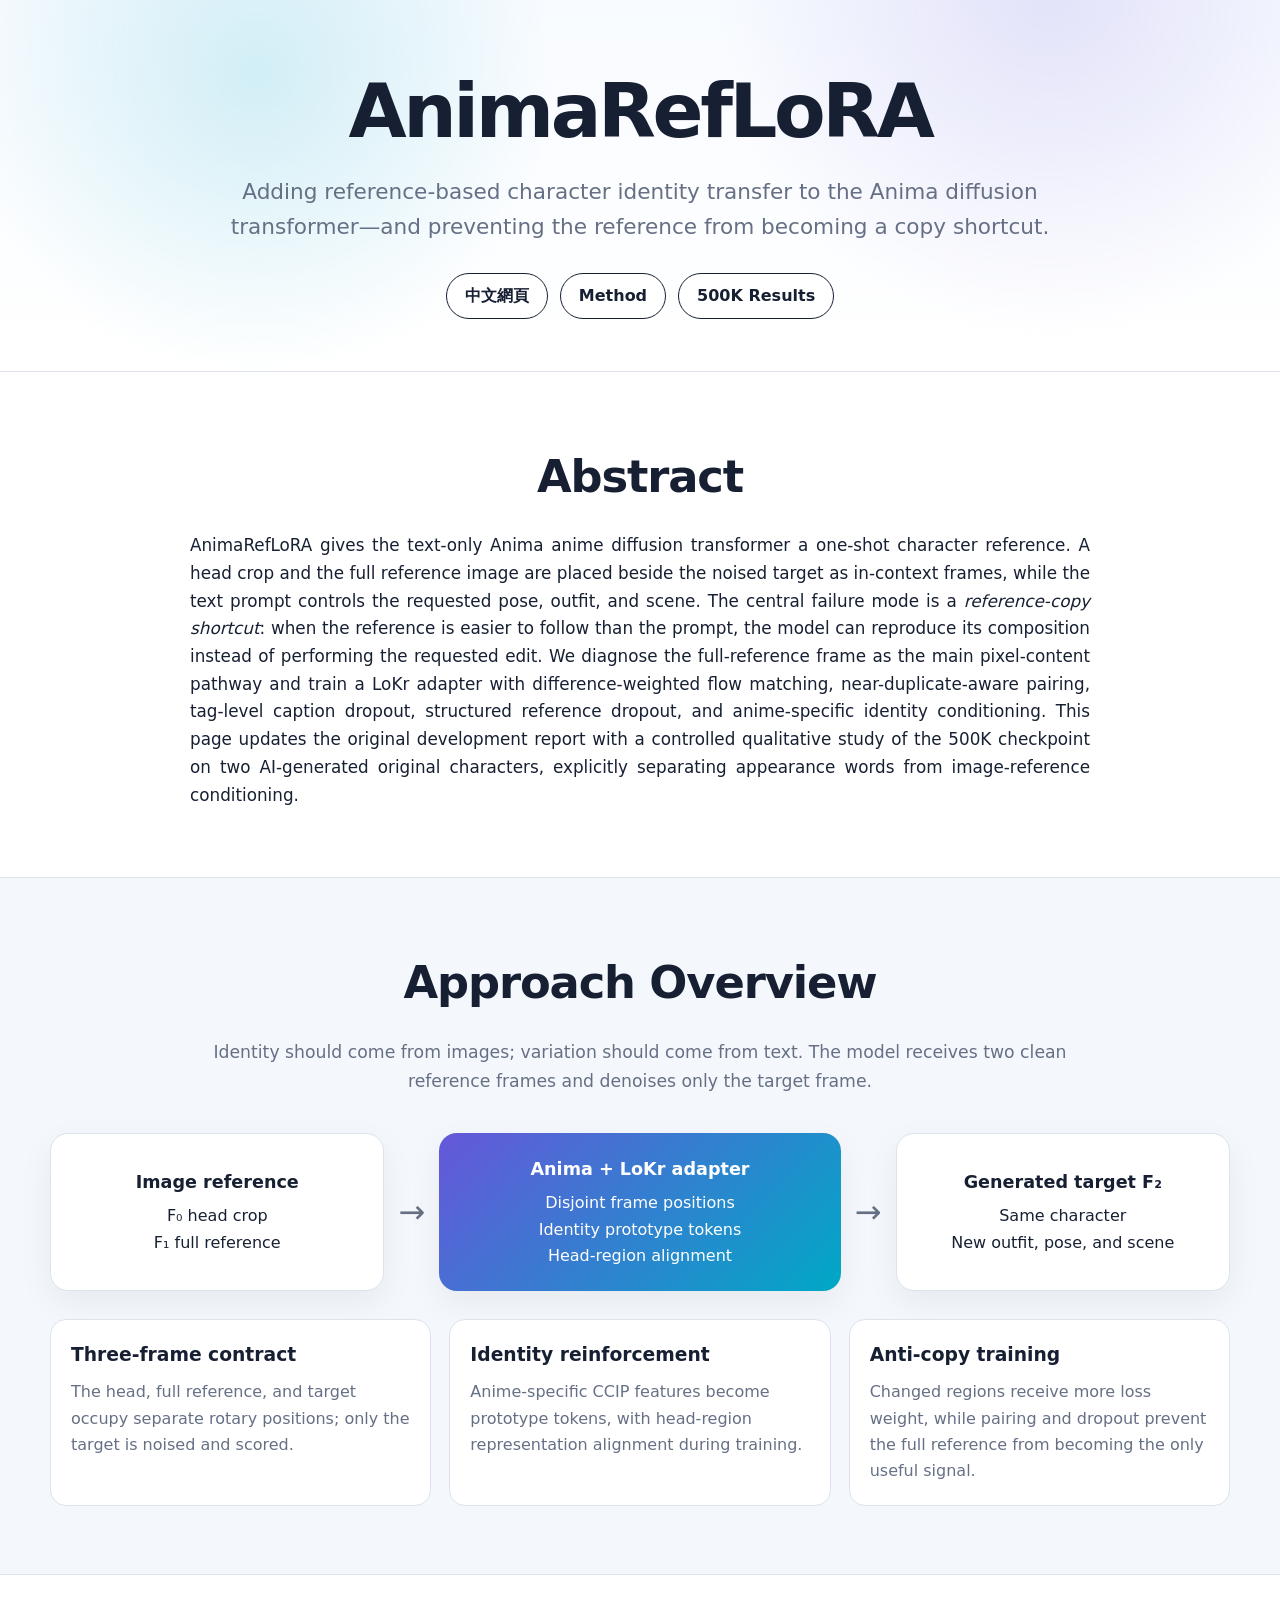
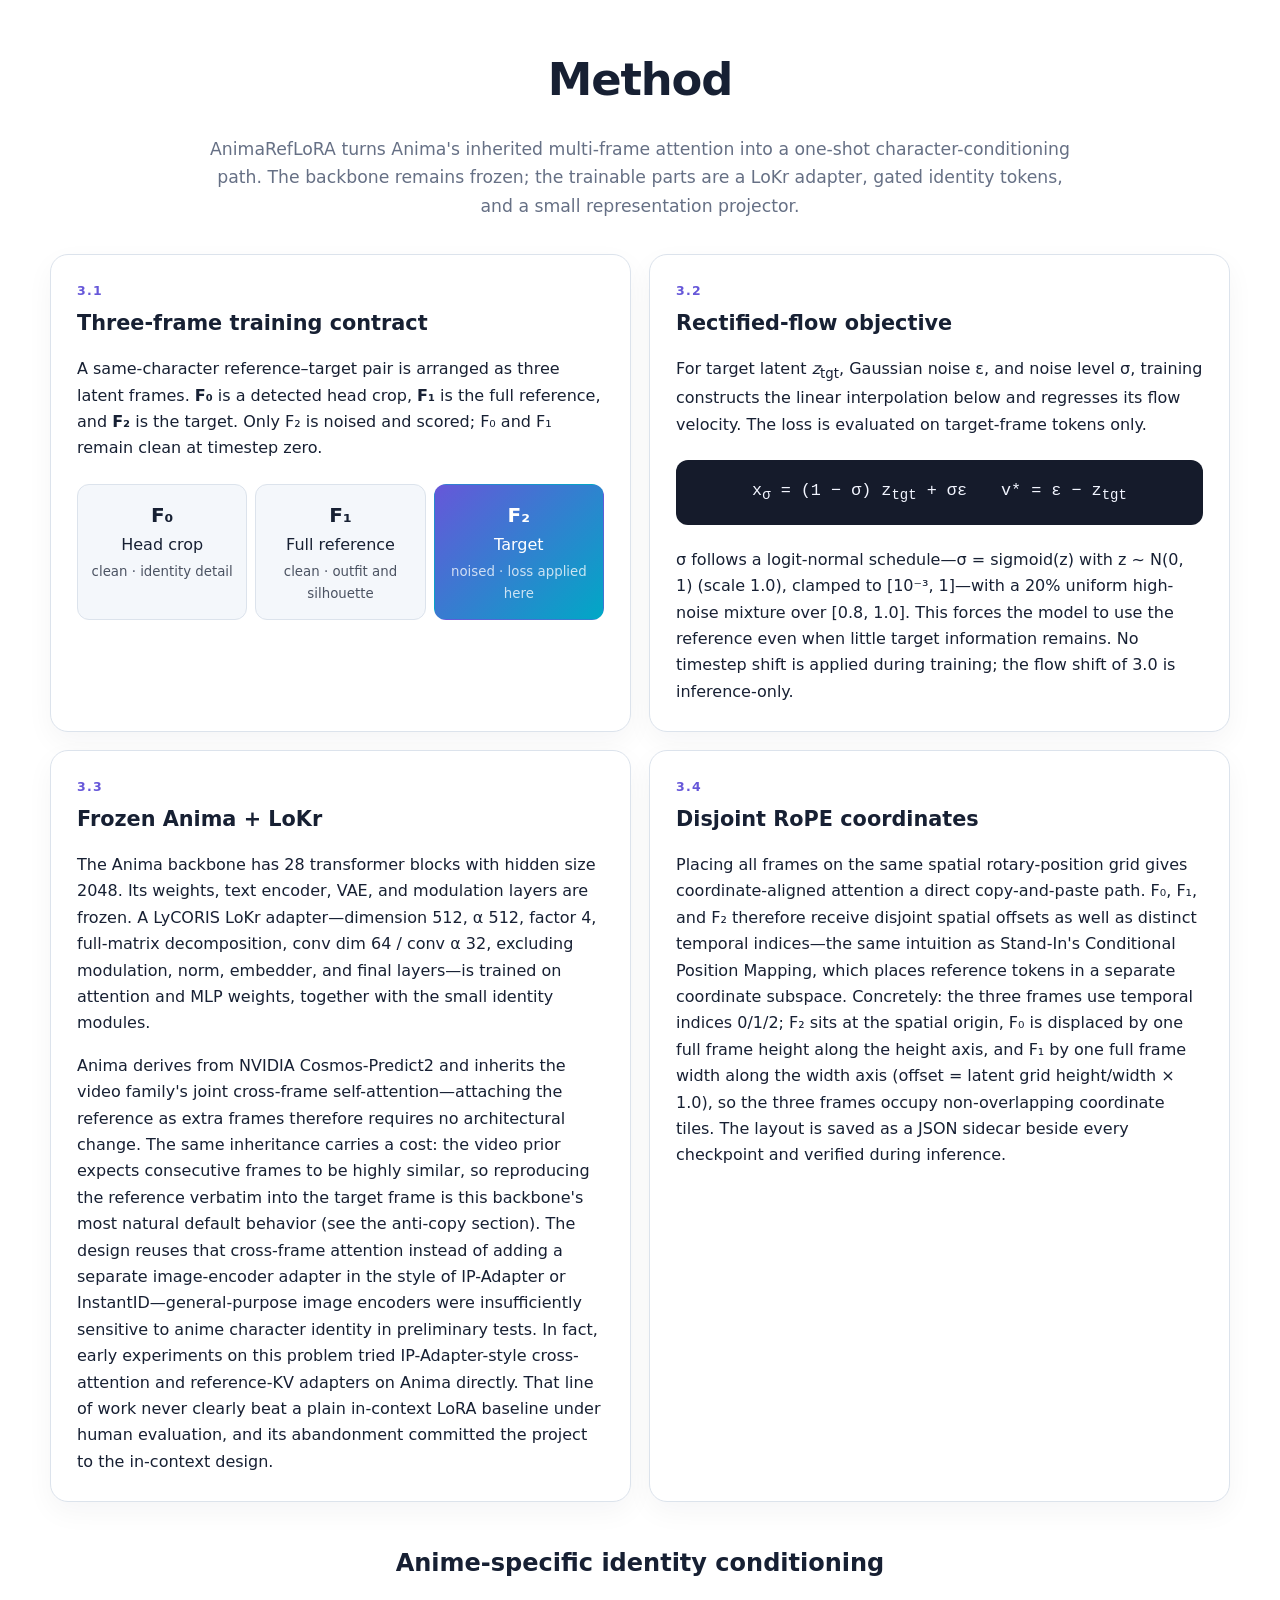
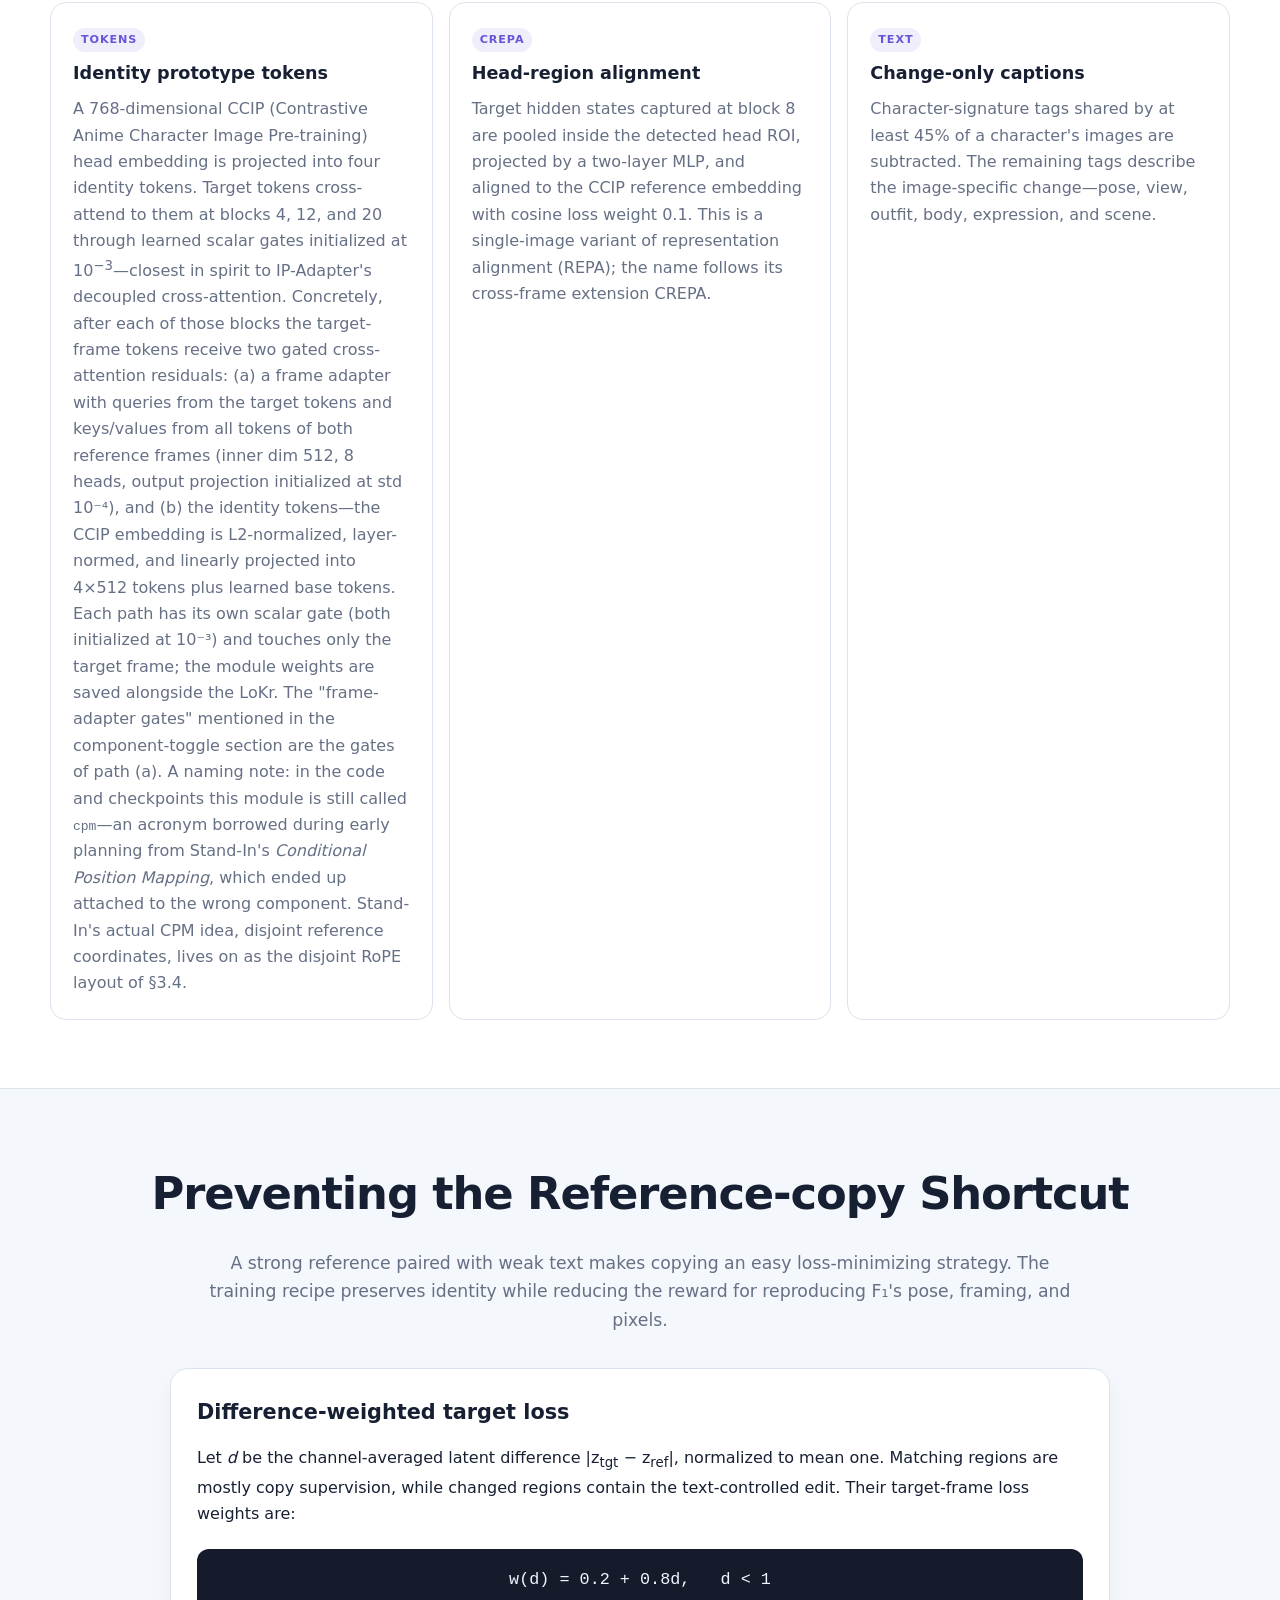
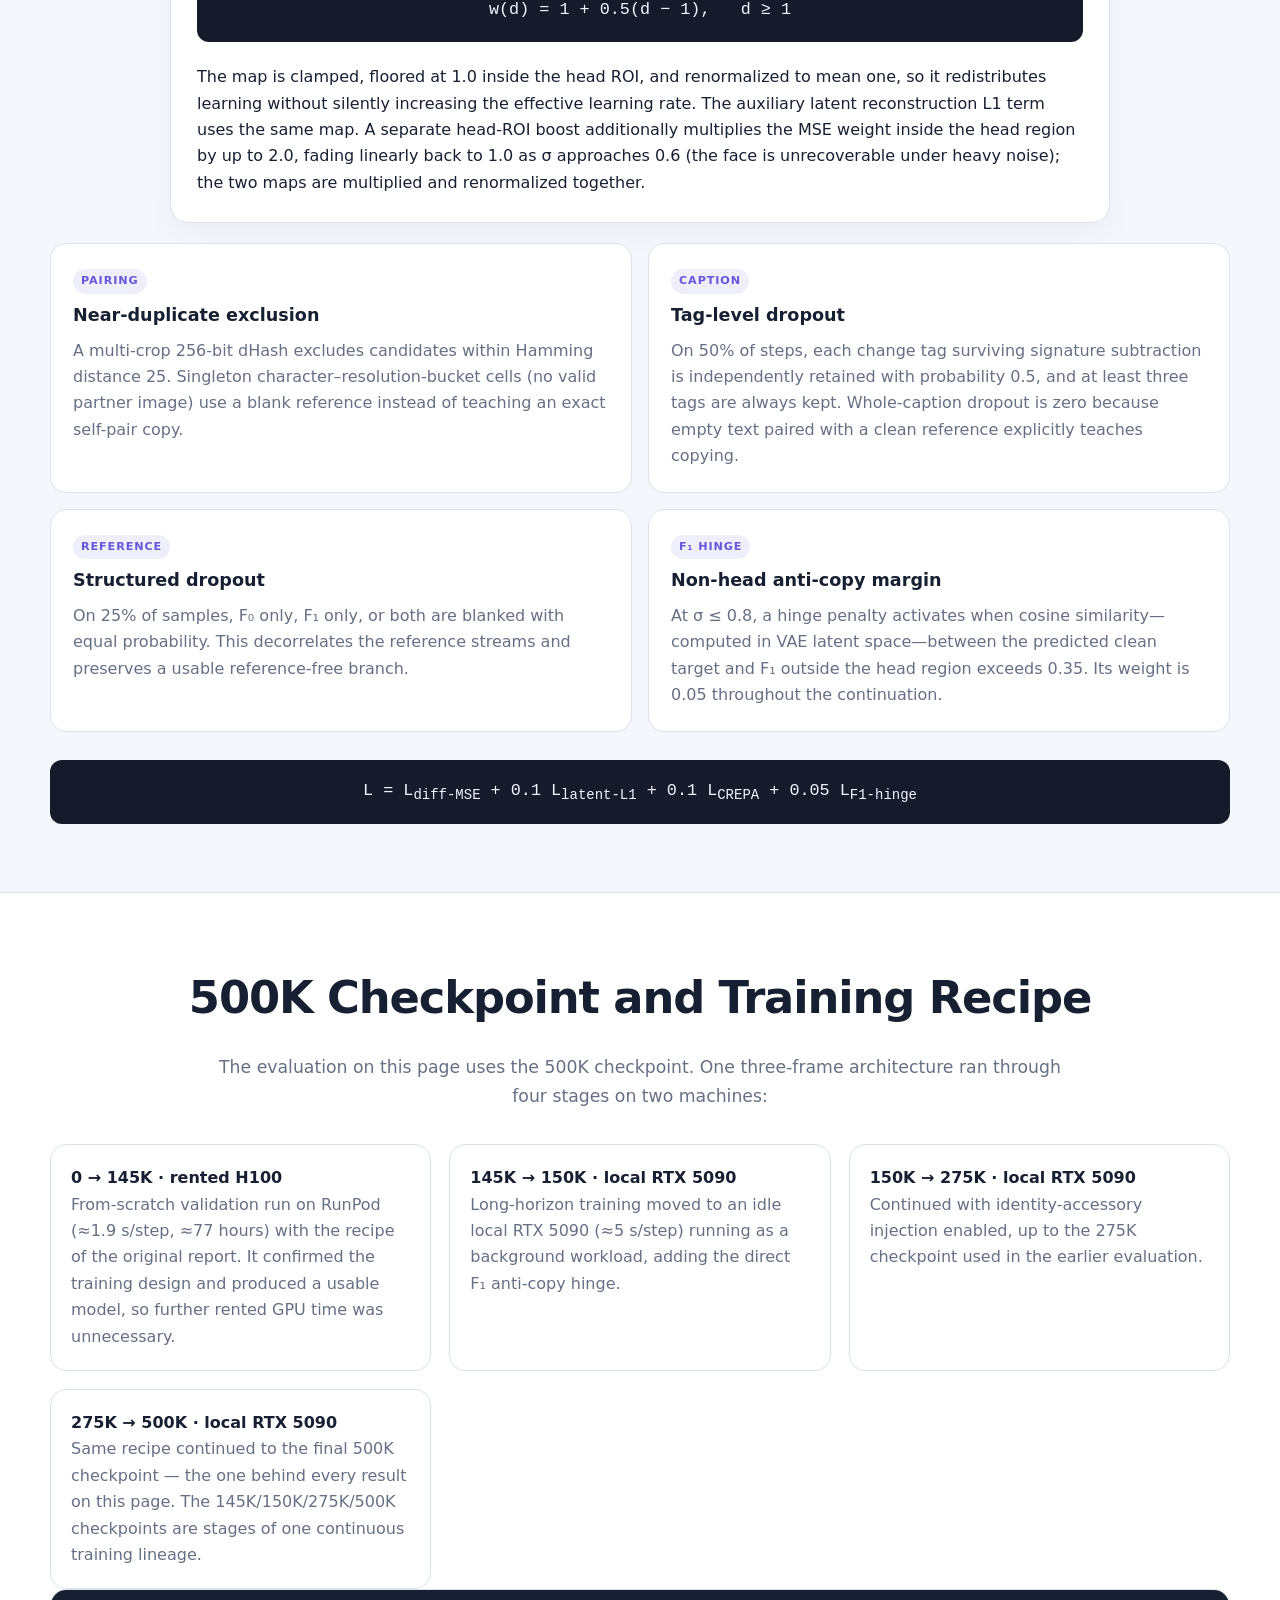
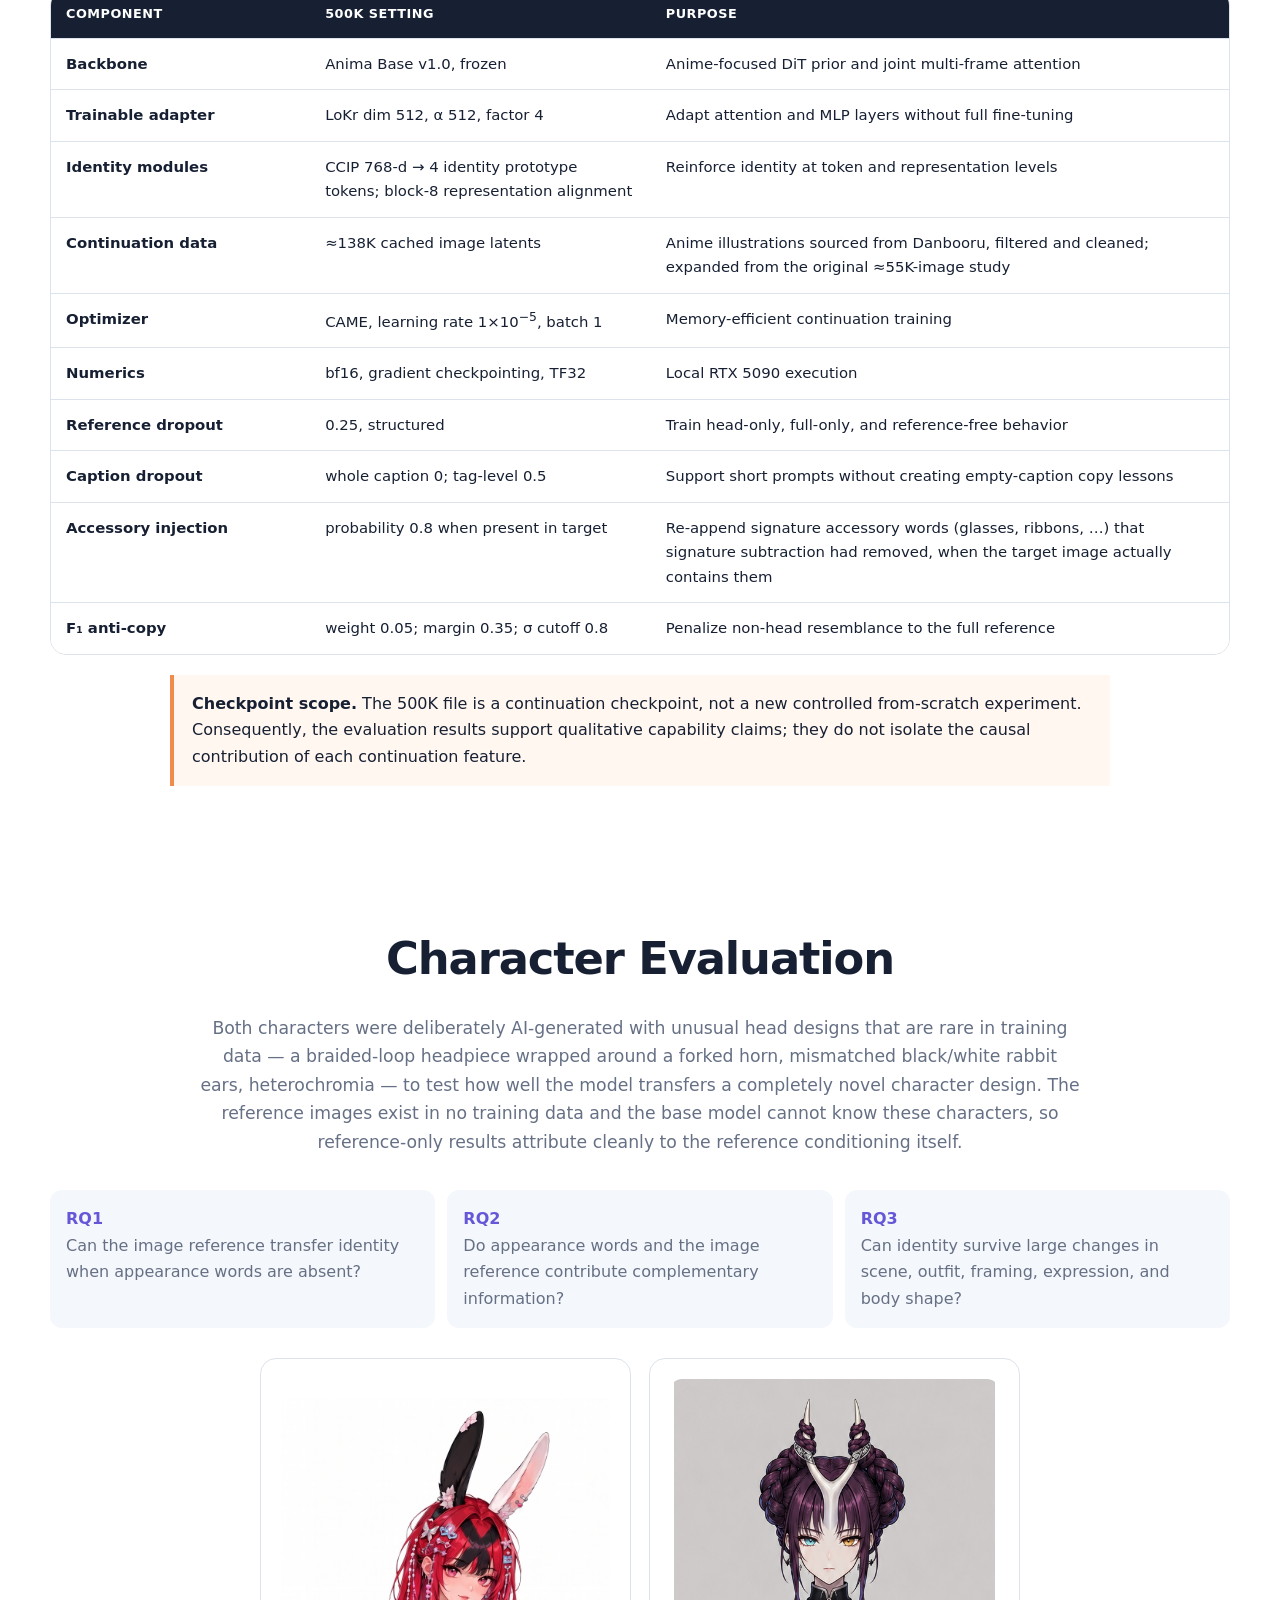
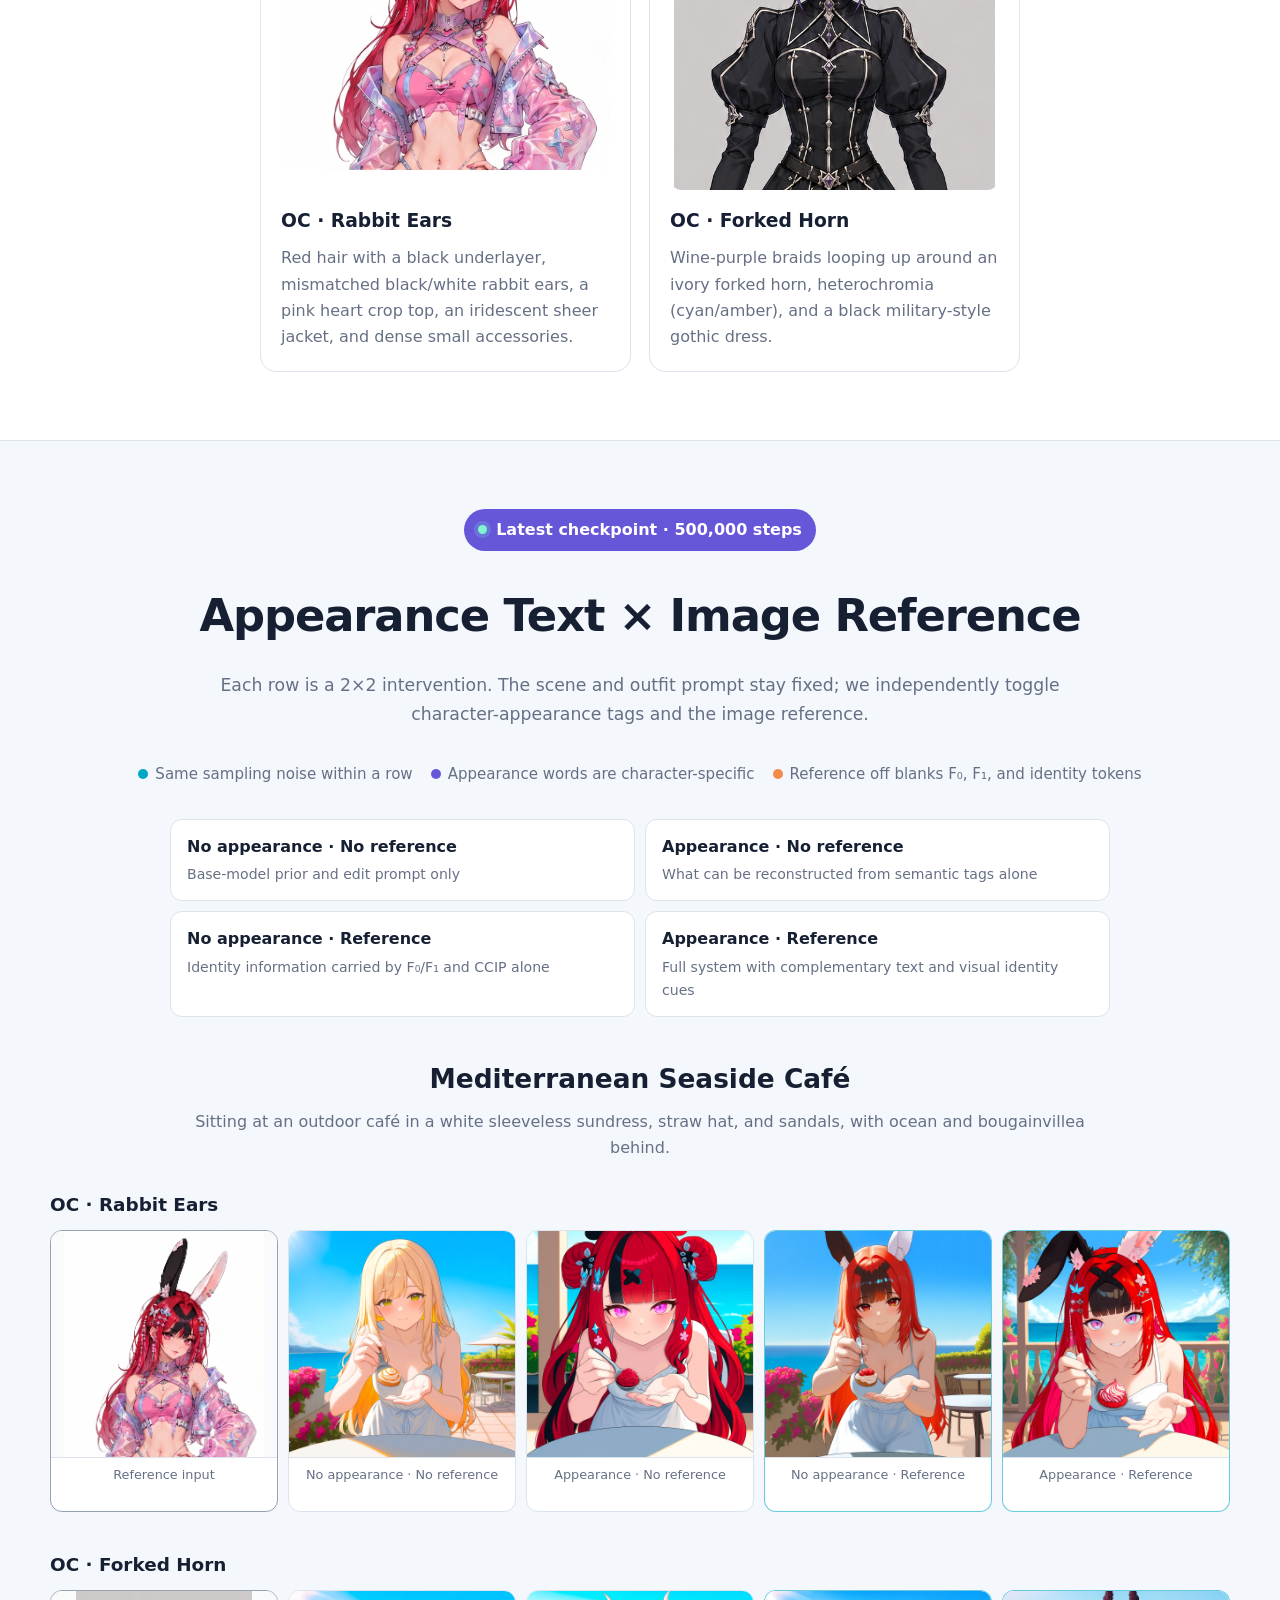
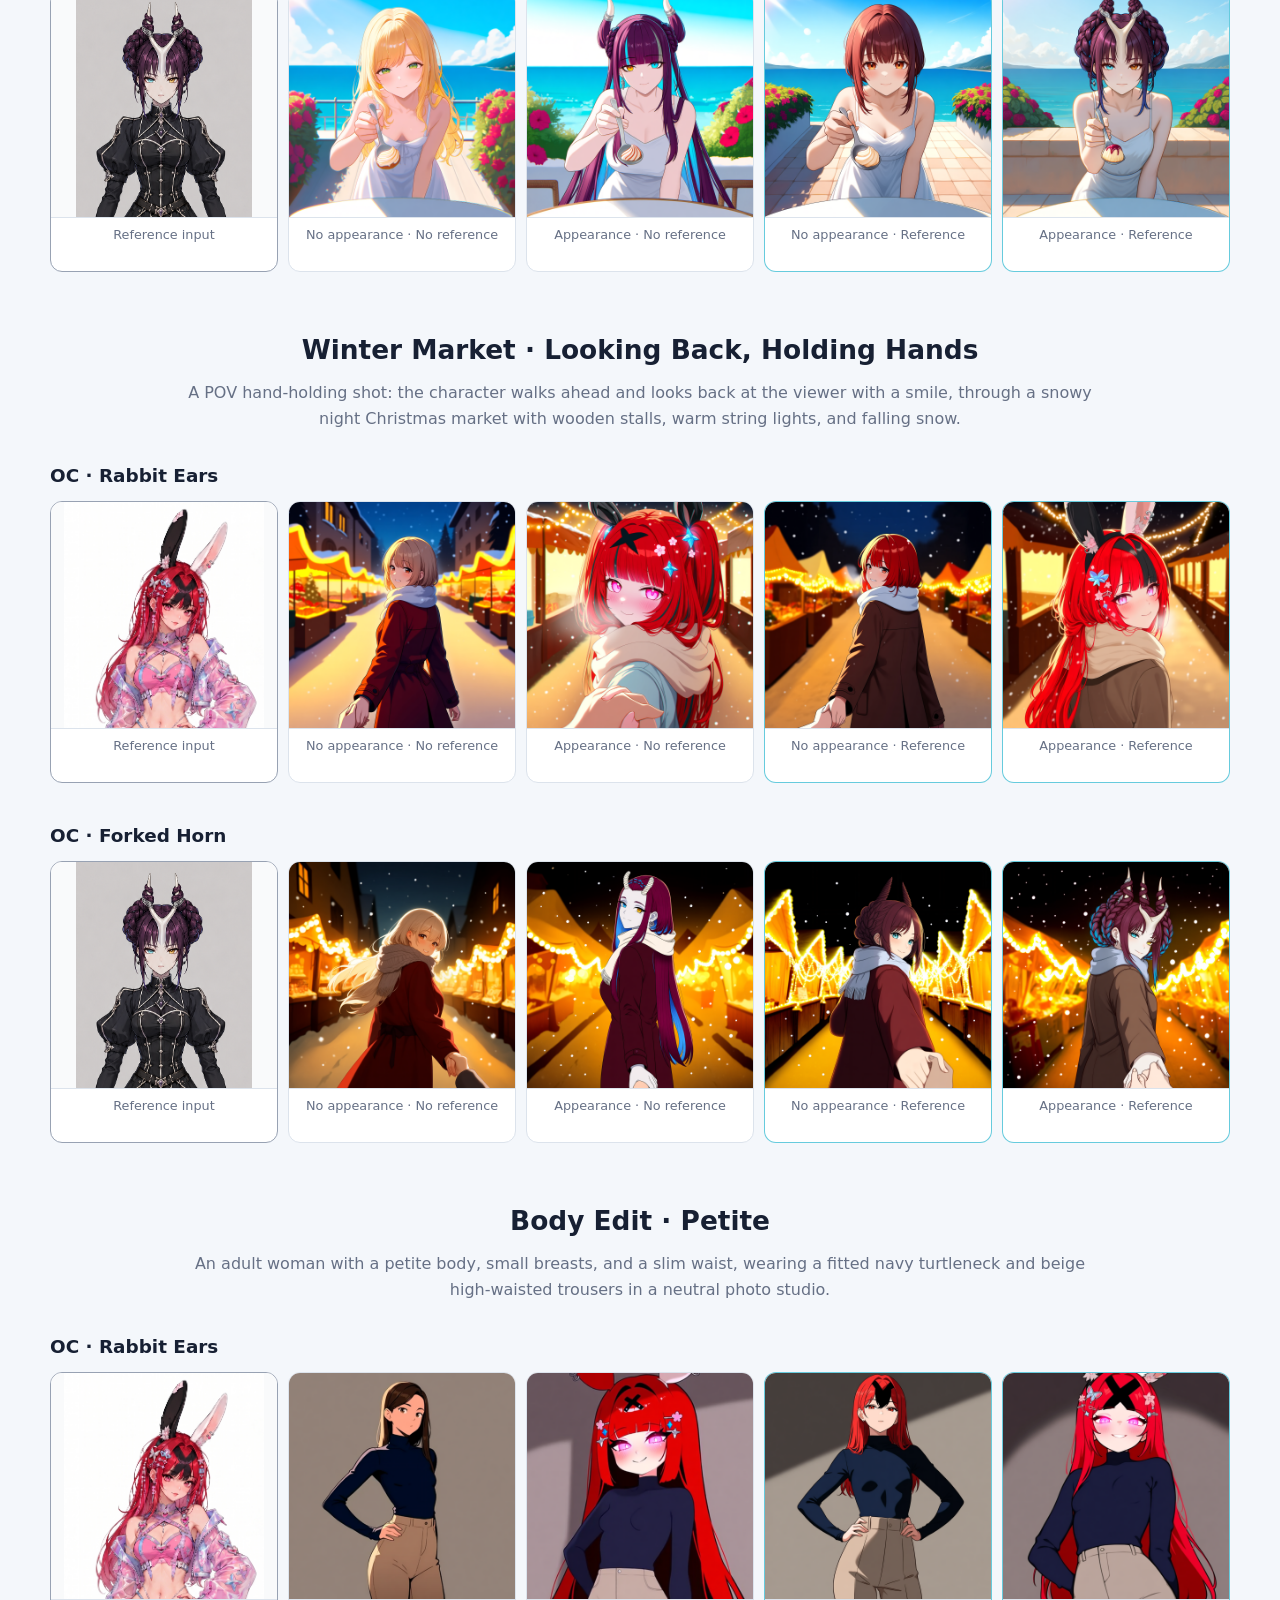
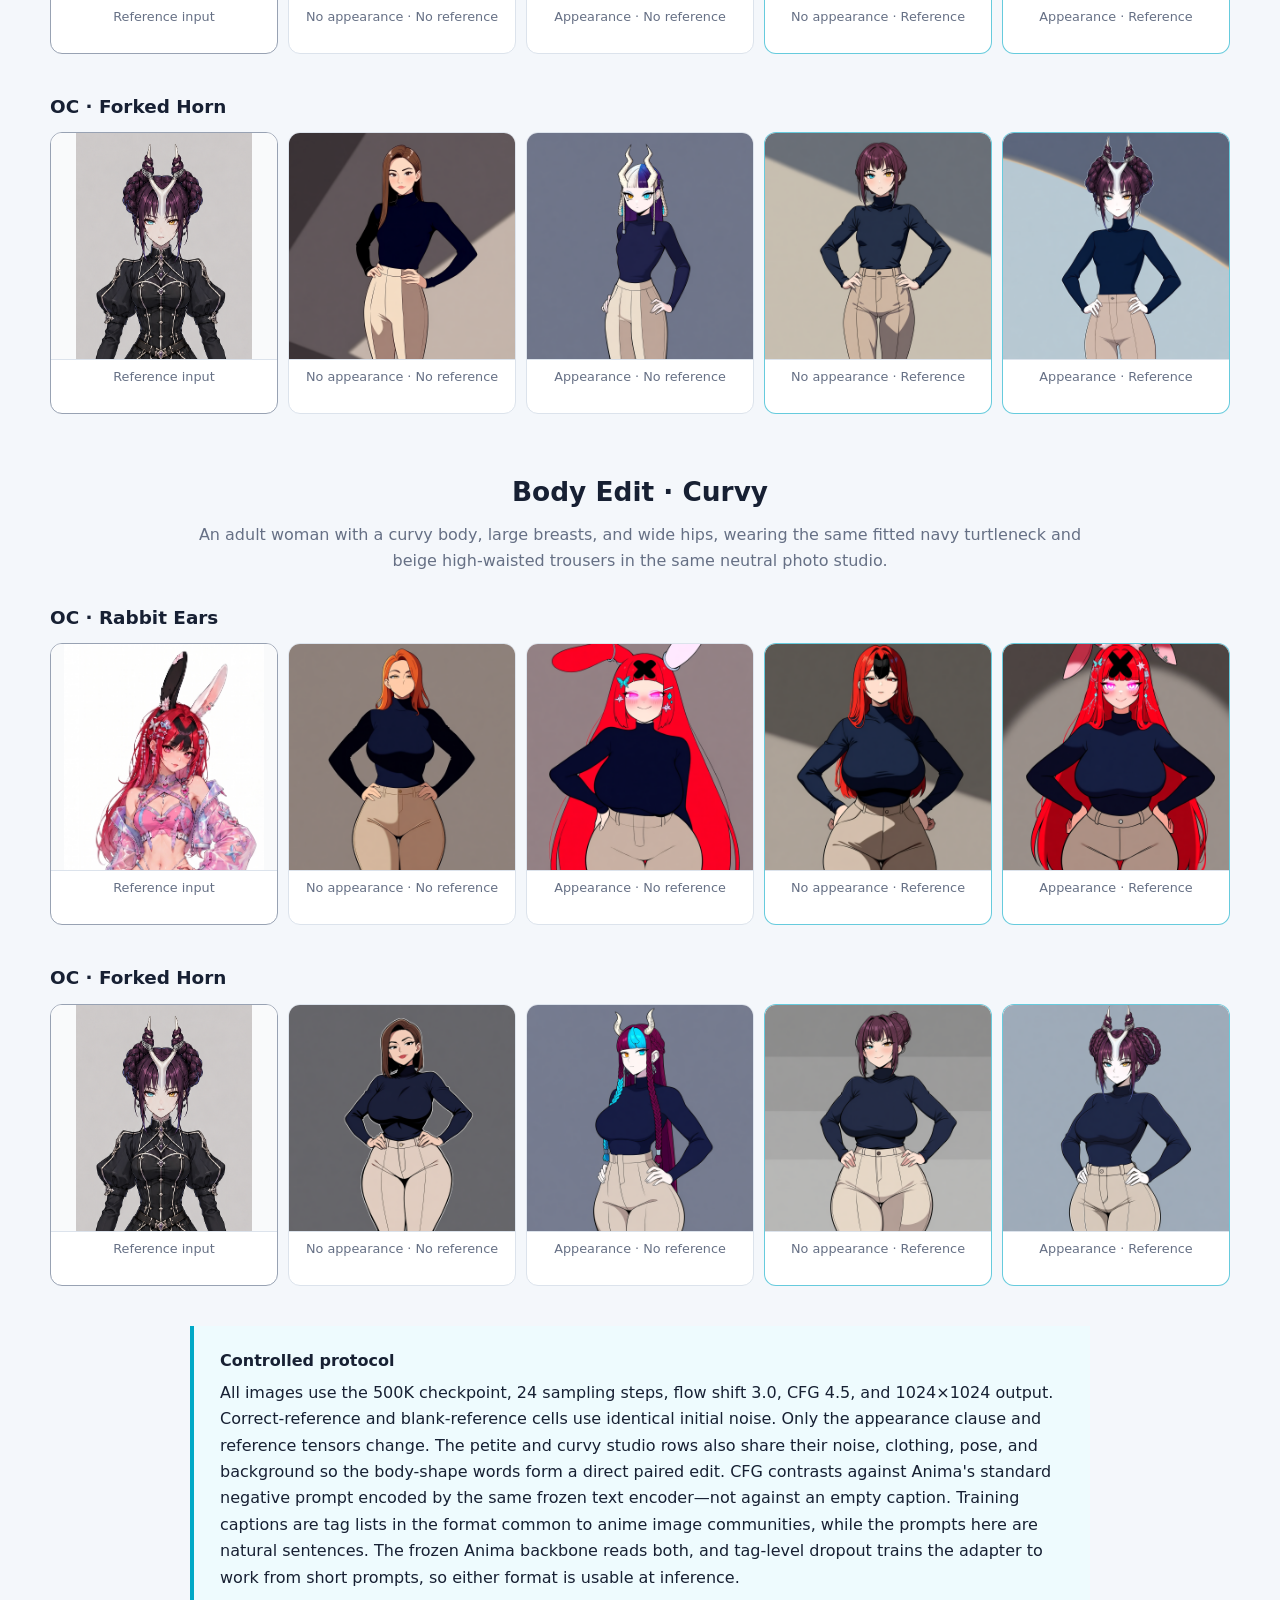
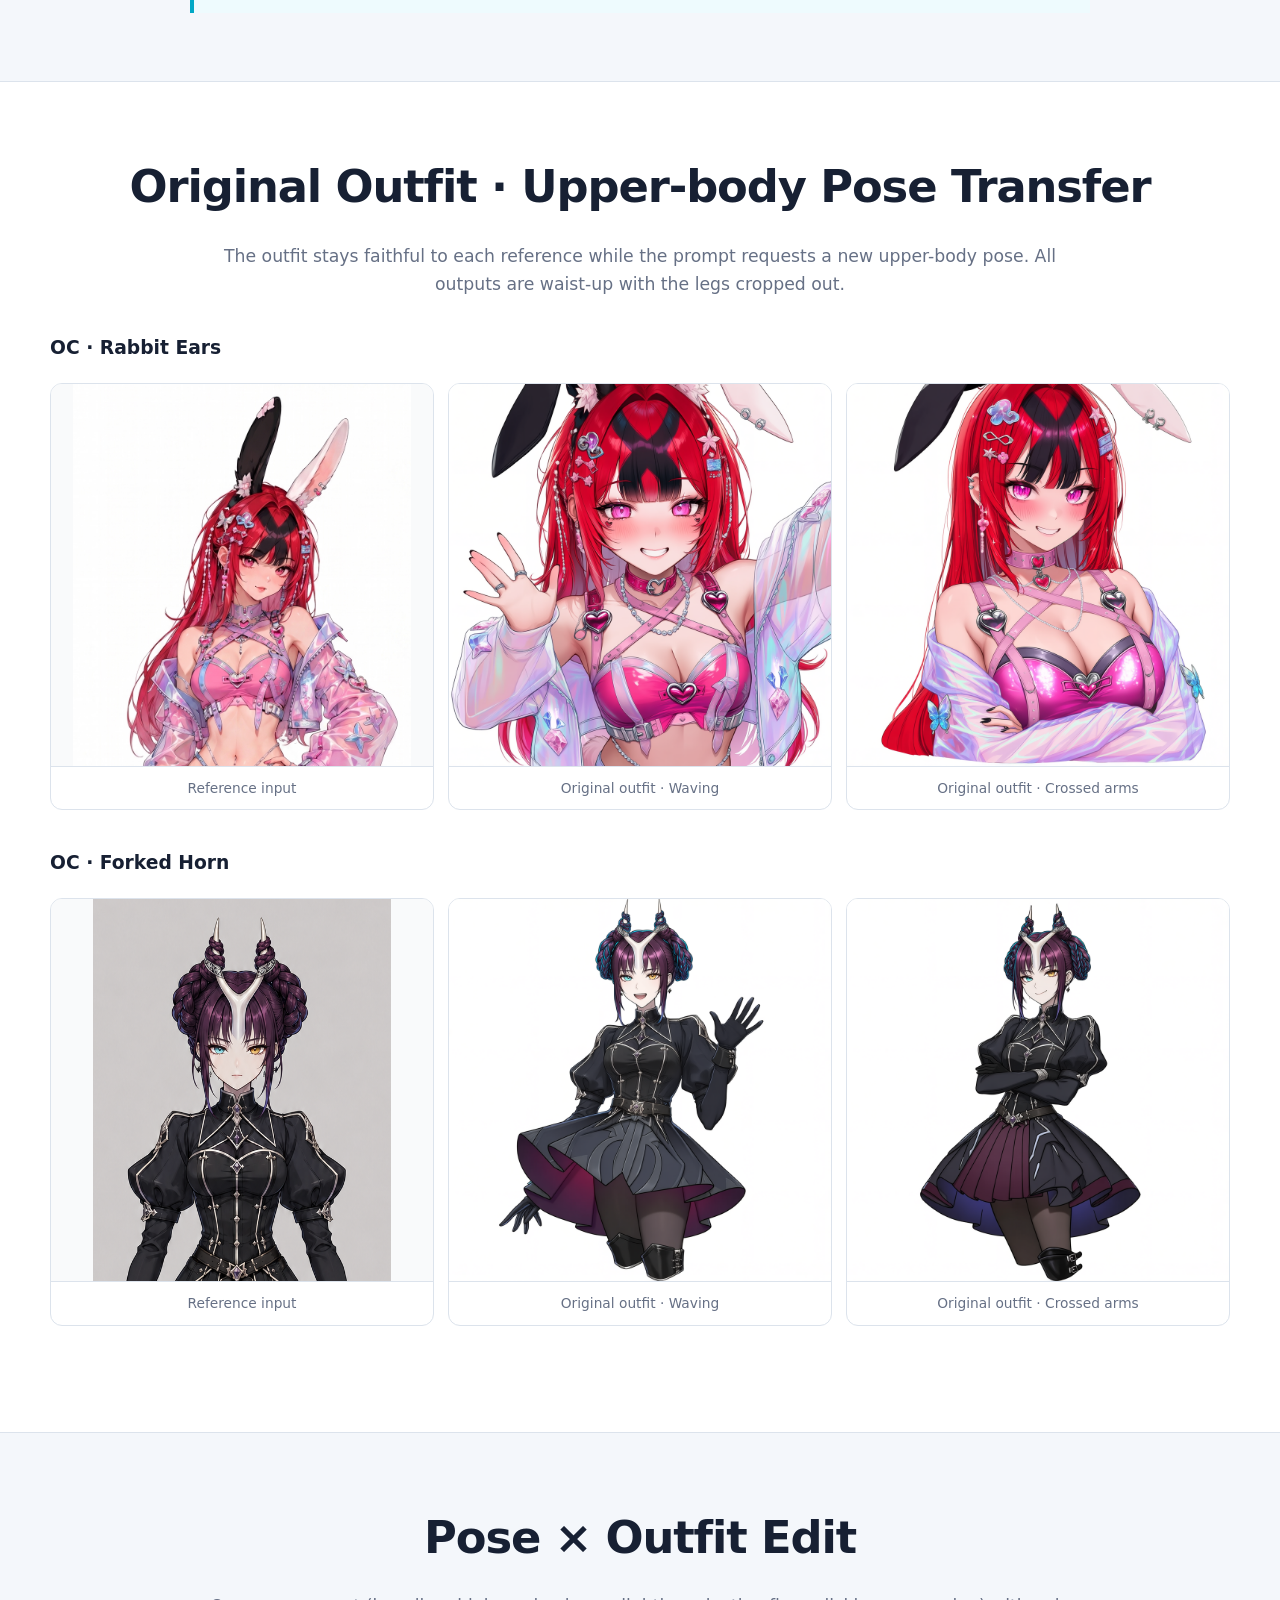
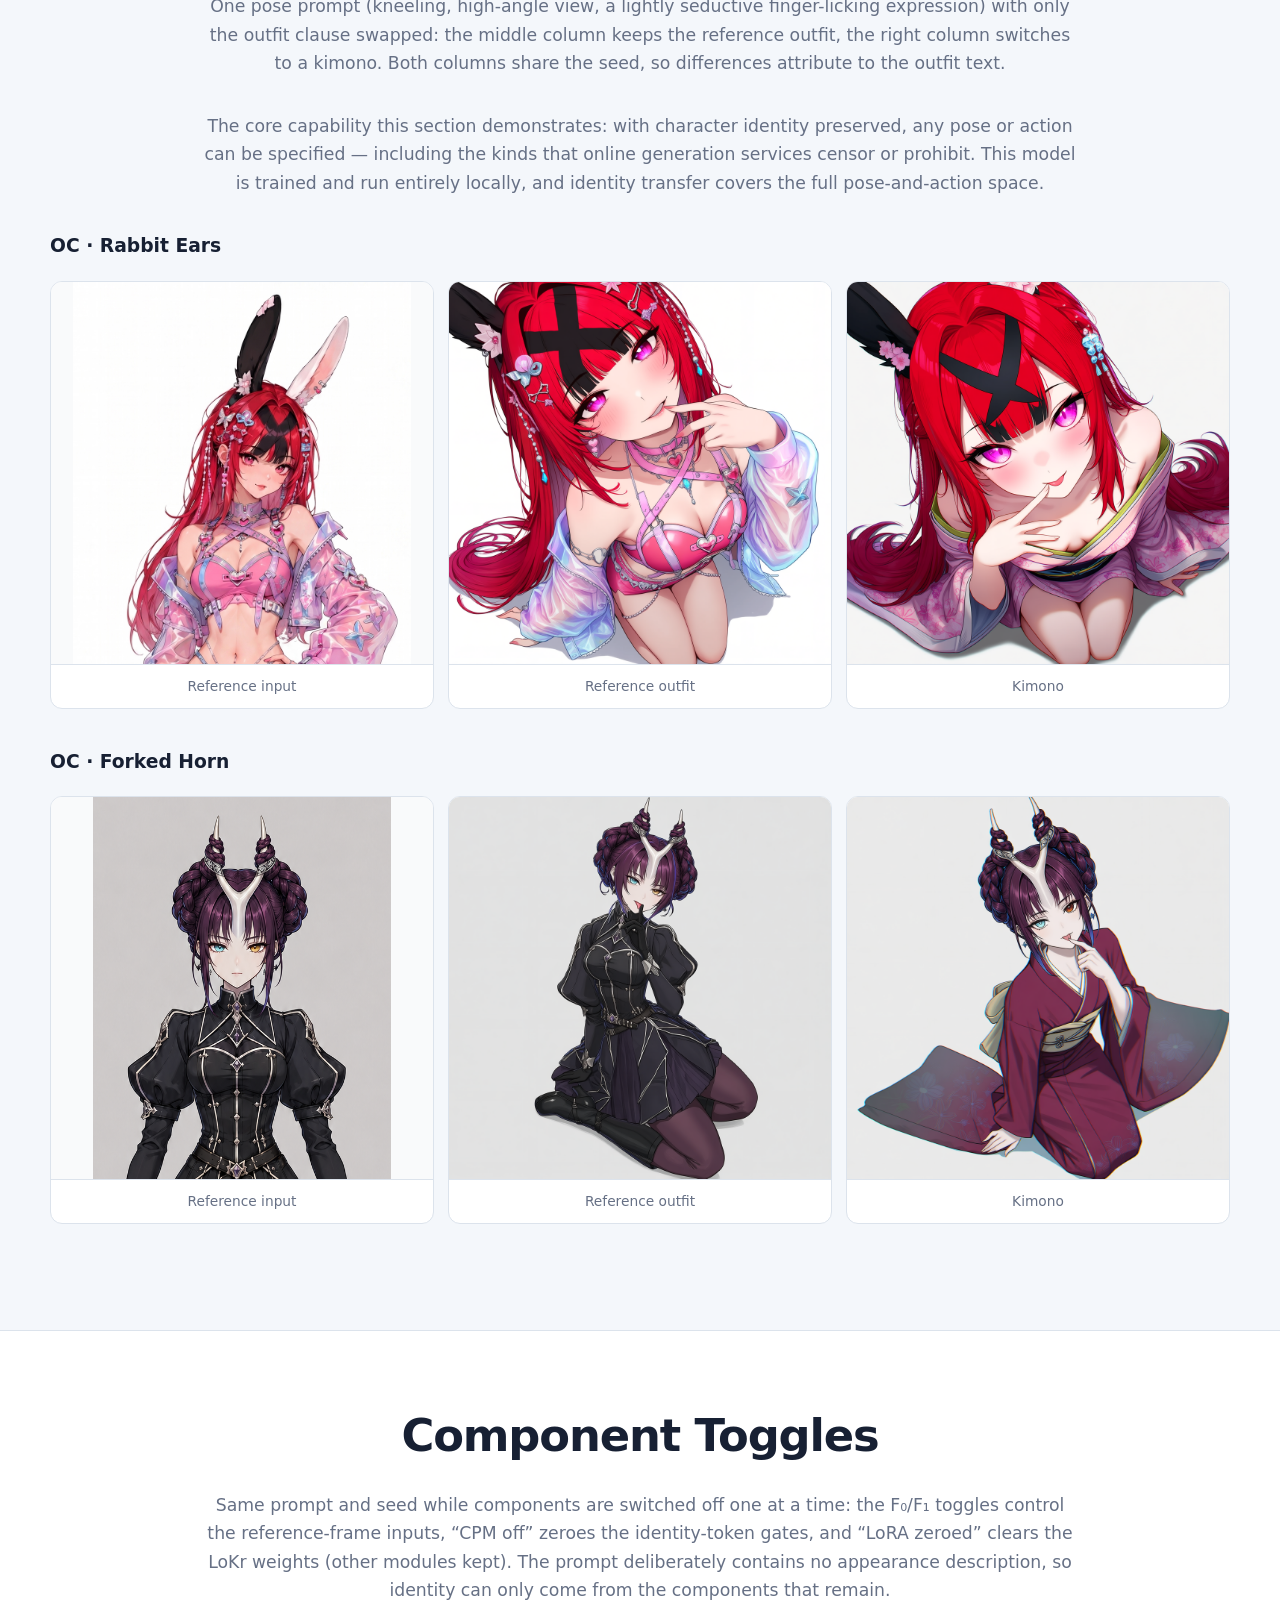
==== blog/index.html @ a57f8b30 "chore: initial public release AnimaRefLoRA public release: training code (anima_reflora + vendored s" ====
<!doctype html>
<html lang="en">
<head>
  <meta charset="utf-8">
  <meta name="viewport" content="width=device-width, initial-scale=1">
  <meta name="description" content="AnimaRefLoRA adds reference-based anime character identity transfer to Anima and studies the reference-copy shortcut.">
  <title>AnimaRefLoRA — Reference-Based Character Identity Transfer</title>
  <link rel="stylesheet" href="assets/style.css">
</head>
<body>
  <header class="hero">
    <div class="wrap">
      <h1>AnimaRefLoRA</h1>
      <p class="subtitle">Adding reference-based character identity transfer to the Anima diffusion transformer—and preventing the reference from becoming a copy shortcut.</p>
      <nav class="buttons" aria-label="Project links">
        <a class="button" href="index_zh.html" lang="zh-Hant">中文網頁</a>
        <a class="button" href="#method">Method</a>
        <a class="button" href="#comparison">500K Results</a>
      </nav>
    </div>
  </header>

  <main>
    <section>
      <div class="wrap">
        <h2>Abstract</h2>
        <p class="abstract">AnimaRefLoRA gives the text-only Anima anime diffusion transformer a one-shot character reference. A head crop and the full reference image are placed beside the noised target as in-context frames, while the text prompt controls the requested pose, outfit, and scene. The central failure mode is a <em>reference-copy shortcut</em>: when the reference is easier to follow than the prompt, the model can reproduce its composition instead of performing the requested edit. We diagnose the full-reference frame as the main pixel-content pathway and train a LoKr adapter with difference-weighted flow matching, near-duplicate-aware pairing, tag-level caption dropout, structured reference dropout, and anime-specific identity conditioning. This page updates the original development report with a controlled qualitative study of the 500K checkpoint on two AI-generated original characters, explicitly separating appearance words from image-reference conditioning.</p>
      </div>
    </section>

    <section class="alt" id="approach">
      <div class="wrap">
        <h2>Approach Overview</h2>
        <p class="lead">Identity should come from images; variation should come from text. The model receives two clean reference frames and denoises only the target frame.</p>
        <div class="pipeline" role="img" aria-label="Head and full reference frames plus a text edit prompt feed the Anima DiT, which generates a new target image.">
          <div class="node"><div><strong>Image reference</strong>F₀ head crop<br>F₁ full reference</div></div>
          <div class="arrow" aria-hidden="true">→</div>
          <div class="node core"><div><strong>Anima + LoKr adapter</strong>Disjoint frame positions<br>Identity prototype tokens<br>Head-region alignment</div></div>
          <div class="arrow" aria-hidden="true">→</div>
          <div class="node"><div><strong>Generated target F₂</strong>Same character<br>New outfit, pose, and scene</div></div>
        </div>
        <div class="method-notes">
          <article class="note"><h3>Three-frame contract</h3><p>The head, full reference, and target occupy separate rotary positions; only the target is noised and scored.</p></article>
          <article class="note"><h3>Identity reinforcement</h3><p>Anime-specific CCIP features become prototype tokens, with head-region representation alignment during training.</p></article>
          <article class="note"><h3>Anti-copy training</h3><p>Changed regions receive more loss weight, while pairing and dropout prevent the full reference from becoming the only useful signal.</p></article>
        </div>
      </div>
    </section>

    <section id="method">
      <div class="wrap">
        <h2>Method</h2>
        <p class="lead">AnimaRefLoRA turns Anima's inherited multi-frame attention into a one-shot character-conditioning path. The backbone remains frozen; the trainable parts are a LoKr adapter, gated identity tokens, and a small representation projector.</p>

        <div class="paper-grid">
          <article class="paper-block">
            <p class="section-number">3.1</p>
            <h3>Three-frame training contract</h3>
            <p>A same-character reference–target pair is arranged as three latent frames. <strong>F₀</strong> is a detected head crop, <strong>F₁</strong> is the full reference, and <strong>F₂</strong> is the target. Only F₂ is noised and scored; F₀ and F₁ remain clean at timestep zero.</p>
            <div class="frame-contract" aria-label="Three-frame reference training contract">
              <div><strong>F₀</strong><span>Head crop</span><small>clean · identity detail</small></div>
              <div><strong>F₁</strong><span>Full reference</span><small>clean · outfit and silhouette</small></div>
              <div class="target"><strong>F₂</strong><span>Target</span><small>noised · loss applied here</small></div>
            </div>
          </article>

          <article class="paper-block">
            <p class="section-number">3.2</p>
            <h3>Rectified-flow objective</h3>
            <p>For target latent <em>z</em><sub>tgt</sub>, Gaussian noise ε, and noise level σ, training constructs the linear interpolation below and regresses its flow velocity. The loss is evaluated on target-frame tokens only.</p>
            <div class="equation"><span>x<sub>σ</sub> = (1 − σ) z<sub>tgt</sub> + σε</span><span>v* = ε − z<sub>tgt</sub></span></div>
            <p>σ follows a logit-normal schedule—σ = sigmoid(z) with z ~ N(0, 1) (scale 1.0), clamped to [10⁻³, 1]—with a 20% uniform high-noise mixture over [0.8, 1.0]. This forces the model to use the reference even when little target information remains. No timestep shift is applied during training; the flow shift of 3.0 is inference-only.</p>
          </article>

          <article class="paper-block">
            <p class="section-number">3.3</p>
            <h3>Frozen Anima + LoKr</h3>
            <p>The Anima backbone has 28 transformer blocks with hidden size 2048. Its weights, text encoder, VAE, and modulation layers are frozen. A LyCORIS LoKr adapter—dimension 512, α 512, factor 4, full-matrix decomposition, conv dim 64 / conv α 32, excluding modulation, norm, embedder, and final layers—is trained on attention and MLP weights, together with the small identity modules.</p>
            <p>Anima derives from NVIDIA Cosmos-Predict2 and inherits the video family's joint cross-frame self-attention—attaching the reference as extra frames therefore requires no architectural change. The same inheritance carries a cost: the video prior expects consecutive frames to be highly similar, so reproducing the reference verbatim into the target frame is this backbone's most natural default behavior (see the anti-copy section). The design reuses that cross-frame attention instead of adding a separate image-encoder adapter in the style of IP-Adapter or InstantID—general-purpose image encoders were insufficiently sensitive to anime character identity in preliminary tests. In fact, early experiments on this problem tried IP-Adapter-style cross-attention and reference-KV adapters on Anima directly. That line of work never clearly beat a plain in-context LoRA baseline under human evaluation, and its abandonment committed the project to the in-context design.</p>
          </article>

          <article class="paper-block">
            <p class="section-number">3.4</p>
            <h3>Disjoint RoPE coordinates</h3>
            <p>Placing all frames on the same spatial rotary-position grid gives coordinate-aligned attention a direct copy-and-paste path. F₀, F₁, and F₂ therefore receive disjoint spatial offsets as well as distinct temporal indices—the same intuition as Stand-In's Conditional Position Mapping, which places reference tokens in a separate coordinate subspace. Concretely: the three frames use temporal indices 0/1/2; F₂ sits at the spatial origin, F₀ is displaced by one full frame height along the height axis, and F₁ by one full frame width along the width axis (offset = latent grid height/width × 1.0), so the three frames occupy non-overlapping coordinate tiles. The layout is saved as a JSON sidecar beside every checkpoint and verified during inference.</p>
          </article>
        </div>

        <h3 class="subheading">Anime-specific identity conditioning</h3>
        <div class="technical-grid">
          <article class="tech-card"><span class="tech-label">TOKENS</span><h3>Identity prototype tokens</h3><p>A 768-dimensional CCIP (Contrastive Anime Character Image Pre-training) head embedding is projected into four identity tokens. Target tokens cross-attend to them at blocks 4, 12, and 20 through learned scalar gates initialized at 10<sup>−3</sup>—closest in spirit to IP-Adapter's decoupled cross-attention. Concretely, after each of those blocks the target-frame tokens receive two gated cross-attention residuals: (a) a frame adapter with queries from the target tokens and keys/values from all tokens of both reference frames (inner dim 512, 8 heads, output projection initialized at std 10⁻⁴), and (b) the identity tokens—the CCIP embedding is L2-normalized, layer-normed, and linearly projected into 4×512 tokens plus learned base tokens. Each path has its own scalar gate (both initialized at 10⁻³) and touches only the target frame; the module weights are saved alongside the LoKr. The "frame-adapter gates" mentioned in the component-toggle section are the gates of path (a). A naming note: in the code and checkpoints this module is still called <code>cpm</code>—an acronym borrowed during early planning from Stand-In's <em>Conditional Position Mapping</em>, which ended up attached to the wrong component. Stand-In's actual CPM idea, disjoint reference coordinates, lives on as the disjoint RoPE layout of §3.4.</p></article>
          <article class="tech-card"><span class="tech-label">CREPA</span><h3>Head-region alignment</h3><p>Target hidden states captured at block 8 are pooled inside the detected head ROI, projected by a two-layer MLP, and aligned to the CCIP reference embedding with cosine loss weight 0.1. This is a single-image variant of representation alignment (REPA); the name follows its cross-frame extension CREPA.</p></article>
          <article class="tech-card"><span class="tech-label">TEXT</span><h3>Change-only captions</h3><p>Character-signature tags shared by at least 45% of a character's images are subtracted. The remaining tags describe the image-specific change—pose, view, outfit, body, expression, and scene.</p></article>
        </div>
      </div>
    </section>

    <section class="alt" id="anti-copy">
      <div class="wrap">
        <h2>Preventing the Reference-copy Shortcut</h2>
        <p class="lead">A strong reference paired with weak text makes copying an easy loss-minimizing strategy. The training recipe preserves identity while reducing the reward for reproducing F₁'s pose, framing, and pixels.</p>

        <div class="loss-box">
          <h3>Difference-weighted target loss</h3>
          <p>Let <em>d</em> be the channel-averaged latent difference |z<sub>tgt</sub> − z<sub>ref</sub>|, normalized to mean one. Matching regions are mostly copy supervision, while changed regions contain the text-controlled edit. Their target-frame loss weights are:</p>
          <div class="equation piecewise"><span>w(d) = 0.2 + 0.8d, &nbsp; d &lt; 1</span><span>w(d) = 1 + 0.5(d − 1), &nbsp; d ≥ 1</span></div>
          <p>The map is clamped, floored at 1.0 inside the head ROI, and renormalized to mean one, so it redistributes learning without silently increasing the effective learning rate. The auxiliary latent reconstruction L1 term uses the same map. A separate head-ROI boost additionally multiplies the MSE weight inside the head region by up to 2.0, fading linearly back to 1.0 as σ approaches 0.6 (the face is unrecoverable under heavy noise); the two maps are multiplied and renormalized together.</p>
        </div>

        <div class="technical-grid anti-grid">
          <article class="tech-card"><span class="tech-label">PAIRING</span><h3>Near-duplicate exclusion</h3><p>A multi-crop 256-bit dHash excludes candidates within Hamming distance 25. Singleton character–resolution-bucket cells (no valid partner image) use a blank reference instead of teaching an exact self-pair copy.</p></article>
          <article class="tech-card"><span class="tech-label">CAPTION</span><h3>Tag-level dropout</h3><p>On 50% of steps, each change tag surviving signature subtraction is independently retained with probability 0.5, and at least three tags are always kept. Whole-caption dropout is zero because empty text paired with a clean reference explicitly teaches copying.</p></article>
          <article class="tech-card"><span class="tech-label">REFERENCE</span><h3>Structured dropout</h3><p>On 25% of samples, F₀ only, F₁ only, or both are blanked with equal probability. This decorrelates the reference streams and preserves a usable reference-free branch.</p></article>
          <article class="tech-card"><span class="tech-label">F₁ HINGE</span><h3>Non-head anti-copy margin</h3><p>At σ ≤ 0.8, a hinge penalty activates when cosine similarity—computed in VAE latent space—between the predicted clean target and F₁ outside the head region exceeds 0.35. Its weight is 0.05 throughout the continuation.</p></article>
        </div>

        <div class="equation total-loss"><span>L = L<sub>diff-MSE</sub> + 0.1 L<sub>latent-L1</sub> + 0.1 L<sub>CREPA</sub> + 0.05 L<sub>F1-hinge</sub></span></div>
      </div>
    </section>

    <section id="training-recipe">
      <div class="wrap">
        <h2>500K Checkpoint and Training Recipe</h2>
        <p class="lead">The evaluation on this page uses the 500K checkpoint. One three-frame architecture ran through four stages on two machines:</p>
        <div class="facts">
          <div class="fact"><strong>0 → 145K · rented H100</strong><p>From-scratch validation run on RunPod (≈1.9&nbsp;s/step, ≈77&nbsp;hours) with the recipe of the original report. It confirmed the training design and produced a usable model, so further rented GPU time was unnecessary.</p></div>
          <div class="fact"><strong>145K → 150K · local RTX 5090</strong><p>Long-horizon training moved to an idle local RTX&nbsp;5090 (≈5&nbsp;s/step) running as a background workload, adding the direct F₁ anti-copy hinge.</p></div>
          <div class="fact"><strong>150K → 275K · local RTX 5090</strong><p>Continued with identity-accessory injection enabled, up to the 275K checkpoint used in the earlier evaluation.</p></div>
          <div class="fact"><strong>275K → 500K · local RTX 5090</strong><p>Same recipe continued to the final 500K checkpoint — the one behind every result on this page. The 145K/150K/275K/500K checkpoints are stages of one continuous training lineage.</p></div>
        </div>
        <div class="table-wrap">
          <table class="spec-table">
            <thead><tr><th>Component</th><th>500K setting</th><th>Purpose</th></tr></thead>
            <tbody>
              <tr><td>Backbone</td><td>Anima Base v1.0, frozen</td><td>Anime-focused DiT prior and joint multi-frame attention</td></tr>
              <tr><td>Trainable adapter</td><td>LoKr dim 512, α 512, factor 4</td><td>Adapt attention and MLP layers without full fine-tuning</td></tr>
              <tr><td>Identity modules</td><td>CCIP 768-d → 4 identity prototype tokens; block-8 representation alignment</td><td>Reinforce identity at token and representation levels</td></tr>
              <tr><td>Continuation data</td><td>≈138K cached image latents</td><td>Anime illustrations sourced from Danbooru, filtered and cleaned; expanded from the original ≈55K-image study</td></tr>
              <tr><td>Optimizer</td><td>CAME, learning rate 1×10<sup>−5</sup>, batch 1</td><td>Memory-efficient continuation training</td></tr>
              <tr><td>Numerics</td><td>bf16, gradient checkpointing, TF32</td><td>Local RTX 5090 execution</td></tr>
              <tr><td>Reference dropout</td><td>0.25, structured</td><td>Train head-only, full-only, and reference-free behavior</td></tr>
              <tr><td>Caption dropout</td><td>whole caption 0; tag-level 0.5</td><td>Support short prompts without creating empty-caption copy lessons</td></tr>
              <tr><td>Accessory injection</td><td>probability 0.8 when present in target</td><td>Re-append signature accessory words (glasses, ribbons, …) that signature subtraction had removed, when the target image actually contains them</td></tr>
              <tr><td>F₁ anti-copy</td><td>weight 0.05; margin 0.35; σ cutoff 0.8</td><td>Penalize non-head resemblance to the full reference</td></tr>
            </tbody>
          </table>
        </div>
        <p class="disclosure"><strong>Checkpoint scope.</strong> The 500K file is a continuation checkpoint, not a new controlled from-scratch experiment. Consequently, the evaluation results support qualitative capability claims; they do not isolate the causal contribution of each continuation feature.</p>
      </div>
    </section>

    <section id="evaluation">
      <div class="wrap">
        <h2>Character Evaluation</h2>
        <p class="lead">Both characters were deliberately AI-generated with unusual head designs that are rare in training data — a braided-loop headpiece wrapped around a forked horn, mismatched black/white rabbit ears, heterochromia — to test how well the model transfers a completely novel character design. The reference images exist in no training data and the base model cannot know these characters, so reference-only results attribute cleanly to the reference conditioning itself.</p>
        <div class="research-questions">
          <span><strong>RQ1</strong> Can the image reference transfer identity when appearance words are absent?</span>
          <span><strong>RQ2</strong> Do appearance words and the image reference contribute complementary information?</span>
          <span><strong>RQ3</strong> Can identity survive large changes in scene, outfit, framing, expression, and body shape?</span>
        </div>
        <div class="character-grid">
          <article class="character"><img src="assets/references/oc_bunny.png" alt="Reference artwork of the rabbit-ear original character"><h3>OC · Rabbit Ears</h3><p>Red hair with a black underlayer, mismatched black/white rabbit ears, a pink heart crop top, an iridescent sheer jacket, and dense small accessories.</p></article>
          <article class="character"><img src="assets/references/oc_horns.png" alt="Reference artwork of the forked-horn original character"><h3>OC · Forked Horn</h3><p>Wine-purple braids looping up around an ivory forked horn, heterochromia (cyan/amber), and a black military-style gothic dress.</p></article>
        </div>
      </div>
    </section>

    <section class="alt" id="comparison">
      <div class="wrap">
        <div class="center"><span class="checkpoint">Latest checkpoint · 500,000 steps</span></div>
        <h2>Appearance Text × Image Reference</h2>
        <p class="lead">Each row is a 2×2 intervention. The scene and outfit prompt stay fixed; we independently toggle character-appearance tags and the image reference.</p>
        <div class="legend" aria-label="Comparison legend"><span>Same sampling noise within a row</span><span>Appearance words are character-specific</span><span>Reference off blanks F₀, F₁, and identity tokens</span></div>
        <div class="matrix-definition">
          <div><strong>No appearance · No reference</strong><span>Base-model prior and edit prompt only</span></div>
          <div><strong>Appearance · No reference</strong><span>What can be reconstructed from semantic tags alone</span></div>
          <div><strong>No appearance · Reference</strong><span>Identity information carried by F₀/F₁ and CCIP alone</span></div>
          <div><strong>Appearance · Reference</strong><span>Full system with complementary text and visual identity cues</span></div>
        </div>


        <article class="scene" data-scene="seaside_cafe">
          <h3>Mediterranean Seaside Café</h3>
          <p class="prompt">Sitting at an outdoor café in a white sleeveless sundress, straw hat, and sandals, with ocean and bougainvillea behind.</p>
          <div class="comparison-host"></div>
        </article>


        <article class="scene" data-scene="winter_closeup">
          <h3>Winter Market · Looking Back, Holding Hands</h3>
          <p class="prompt">A POV hand-holding shot: the character walks ahead and looks back at the viewer with a smile, through a snowy night Christmas market with wooden stalls, warm string lights, and falling snow.</p>
          <div class="comparison-host"></div>
        </article>

        <article class="scene" data-scene="petite_studio">
          <h3>Body Edit · Petite</h3>
          <p class="prompt">An adult woman with a petite body, small breasts, and a slim waist, wearing a fitted navy turtleneck and beige high-waisted trousers in a neutral photo studio.</p>
          <div class="comparison-host"></div>
        </article>

        <article class="scene" data-scene="curvy_studio">
          <h3>Body Edit · Curvy</h3>
          <p class="prompt">An adult woman with a curvy body, large breasts, and wide hips, wearing the same fitted navy turtleneck and beige high-waisted trousers in the same neutral photo studio.</p>
          <div class="comparison-host"></div>
        </article>

        <aside class="protocol"><strong>Controlled protocol</strong>All images use the 500K checkpoint, 24 sampling steps, flow shift 3.0, CFG 4.5, and 1024×1024 output. Correct-reference and blank-reference cells use identical initial noise. Only the appearance clause and reference tensors change. The petite and curvy studio rows also share their noise, clothing, pose, and background so the body-shape words form a direct paired edit. CFG contrasts against Anima's standard negative prompt encoded by the same frozen text encoder—not against an empty caption. Training captions are tag lists in the format common to anime image communities, while the prompts here are natural sentences. The frozen Anima backbone reads both, and tag-level dropout trains the adapter to work from short prompts, so either format is usable at inference.</aside>
      </div>
    </section>

    <section id="original-outfit">
      <div class="wrap">
        <h2>Original Outfit · Upper-body Pose Transfer</h2>
        <p class="lead">The outfit stays faithful to each reference while the prompt requests a new upper-body pose. All outputs are waist-up with the legs cropped out.</p>
        <div id="pose-gallery"></div>
      </div>
    </section>

    <section class="alt" id="outfit-edit">
      <div class="wrap">
        <h2>Pose × Outfit Edit</h2>
        <p class="lead">One pose prompt (kneeling, high-angle view, a lightly seductive finger-licking expression) with only the outfit clause swapped: the middle column keeps the reference outfit, the right column switches to a kimono. Both columns share the seed, so differences attribute to the outfit text.</p>
        <p class="lead">The core capability this section demonstrates: with character identity preserved, any pose or action can be specified — including the kinds that online generation services censor or prohibit. This model is trained and run entirely locally, and identity transfer covers the full pose-and-action space.</p>
        <div id="outfit-gallery"></div>
      </div>
    </section>

    <section id="ablation">
      <div class="wrap">
        <h2>Component Toggles</h2>
        <p class="lead">Same prompt and seed while components are switched off one at a time: the F₀/F₁ toggles control the reference-frame inputs, “CPM off” zeroes the identity-token gates, and “LoRA zeroed” clears the LoKr weights (other modules kept). The prompt deliberately contains no appearance description, so identity can only come from the components that remain.</p>
        <div id="ablation-gallery"></div>
        <p class="disclosure"><strong>Quantitative reading.</strong> The output change from disabling each component spans orders of magnitude: zeroing the LoRA collapses the image entirely (~100% of pixels change), blanking the reference frames changes about half the image, and switching CPM off changes under 9% of pixels without altering the identity readout; the frame-adapter gates stayed near zero throughout training. In the single-frame cells, F₁-only stays far closer to the full system than F₀-only (11–27% vs 25–48% changed pixels) — the full reference frame carries most of the identity, consistent with the earlier factorial finding that F₁ is the content pathway. Checkpoint-trend probing further shows CPM's inference contribution peaking mid-training and then receding to negligible; we read it as a transitional scaffold during training (an identity carrier while the anti-copy losses suppress the F₁ pathway) rather than a necessary inference component. These identity modules were each added in response to failures observed during development and retained (see Limitations); whether a minimal LoKr-plus-anti-copy-recipe configuration suffices remains to be verified by a from-scratch subtractive ablation — including a two-frame F₁-only variant that drops F₀ (cutting attention cost to roughly 4/9 and removing the head-detector dependency) — listed as future work.</p>
      </div>
    </section>

    <section id="base-swap">
      <div class="wrap">
        <h2>Base-Model Portability</h2>
        <p class="lead">The adapter was trained only on the official Anima Base v1.0. Here the frozen backbone is swapped wholesale for a community finetune (WAI ANIMA v10) while the LoKr, identity modules, and RoPE layout load unchanged — same 500K checkpoint, prompt, and seed — on a new half-body scene: a bust shot from slightly below, playful wink, finger heart, and a neon night-street bokeh background. Larger community-expanded Anima variants (2.9B/3B-class layer expansions of the official 2B base) have since appeared; whether the adapter carries over to those expanded architectures has not yet been verified.</p>
        <div id="baseswap-gallery"></div>
        <p class="disclosure"><strong>Reading.</strong> Reference identity transfer holds on both bases — slightly weaker on the WAI base than on the official one, but still clearly effective — while style, shading, and lighting follow the base. The LoKr and identity modules encode the reference-conditioning behavior as weight deltas, and swapping the base applies the same deltas to a different image prior; since the deltas were learned against the official weights, the further a base drifts from that origin the larger the application error, so a slight identity weakening is exactly what one would expect. Any community base that keeps Anima's architecture and tensor shapes works directly; both the official and ComfyUI weight-naming formats load as-is. This is a single-scene, single-seed qualitative demonstration; each base's actual suitability still needs individual verification.</p>
      </div>
    </section>

    <section class="alt" id="findings">
      <div class="wrap">
        <h2>Qualitative Findings at 500K</h2>
        <p class="lead">The controlled grid is intended for input attribution, not cherry-picked ranking. Because paired cells share initial noise, visible changes can be associated with the appearance clause, the image reference, or their interaction.</p>
        <div class="findings-grid">
          <article><strong>Appearance text supplies semantic structure.</strong><p>Text alone reliably introduces describable traits such as the rabbit ears and the forked horn. It cannot recover reference-specific fine ornamentation that was never named.</p></article>
          <article><strong>The image supplies instance-level identity.</strong><p>Reference-only cells often inherit color layout, facial structure, or silhouette, but identity can weaken when the face occupies only a small part of the frame.</p></article>
          <article><strong>The two signals are complementary.</strong><p>The appearance-plus-reference condition is generally the most stable: text disambiguates salient attributes while F₀/F₁ and CCIP conditioning provide visual details not captured by tags.</p></article>
          <article><strong>Editing does not require copying composition.</strong><p>The same identities are rendered seated at a café, posing in close-up, and re-styled in the paired body edits, without reproducing the reference pose or the transparent-background layout of the source art.</p></article>
          <article><strong>Interactive compositions follow from text.</strong><p>The POV hand-holding look-back at the winter market and the seaside feeding shot both work — from a front-facing reference, the model produces viewer-directed interaction poses and expressions.</p></article>
          <article><strong>Body shape remains text-controllable.</strong><p>The petite and curvy rows share noise, clothing, pose, and background. Both characters show a clear chest and waist/hip change without requiring a different reference image.</p></article>
        </div>
        <p class="disclosure"><strong>Interpretation boundary.</strong> These are qualitative observations from one seed per row. They demonstrate supported behaviors and visible failure modes, but do not estimate success rates.</p>
      </div>
    </section>

    <section id="diagnosis">
      <div class="wrap">
        <h2>Evidence from the Earlier Study</h2>
        <p class="lead">Key measured conclusions from the earlier study that set the direction of the continuation training.</p>
        <div class="facts">
          <div class="fact"><strong>Whole-caption dropout</strong><p>A paired diagnostic recipe with whole-caption dropout began visibly copying around 10K steps, versus roughly 25K without it. Reference dropout also differed between the runs, so this is mechanism-consistent evidence rather than a single-variable ablation.</p></div>
          <div class="fact"><strong>F₁ is the content path</strong><p>A 16-way factorial generator toggled LoKr, the reference conditioner, F₀, and F₁. Regional normalized cross-correlation localized near-verbatim lower-body pixels primarily to the full-reference frame F₁.</p></div>
          <div class="fact"><strong>Near-duplicates are minor</strong><p>Loose-threshold near-duplicate pairs represented only about 0.4% of sampled same-character pairs. They are removed as a hygiene measure, but they cannot explain the earlier 41% human-labeled copy rate.</p></div>
        </div>
        <div class="table-wrap compact-table">
          <table class="spec-table">
            <thead><tr><th>Historical evaluation</th><th>Observation</th><th>What may be concluded</th></tr></thead>
            <tbody>
              <tr><td>22-reference benchmark at 80K</td><td>9/22 verbatim copies (41%)</td><td>The earlier recipe had a substantial shortcut problem.</td></tr>
              <tr><td>Resume with diff weighting and a lower head-region loss weight at 105K</td><td>1/22 copies (4.5%)</td><td>Consistent with faster exit from the copy phase; not a single-variable causal result.</td></tr>
              <tr><td>From-scratch validation run (planned 150K, stopped at 145K)</td><td>Copy phase peaked near 95K and collapsed after 100K</td><td>Training dynamics can also reduce copying without an intervention control.</td></tr>
            </tbody>
          </table>
        </div>
      </div>
    </section>

    <section class="alt" id="comfyui">
      <div class="wrap">
        <h2>ComfyUI Deployment</h2>
        <p class="lead">The model ships as a standalone ComfyUI plugin, <code>ComfyUI-AnimaRefLora</code>. You load a reference image, type a prompt, and get the same results as this report's evaluation pipeline.</p>

        <div class="loss-box">
          <h3>Why it does not use ComfyUI's own sampler</h3>
          <p>ComfyUI's built-in Anima sampler only supports RoPE positions up to <code>max_h = 120</code>. Our model places the two reference frames and the target at deliberately separated positions (§3.4), which require a much larger coordinate range. Squeezing them back into 120 would force the frames onto overlapping coordinates and re-open the copy-and-paste path the training removed. So the plugin skips KSampler entirely and samples with the project's own inference loop, using the exact RoPE layout saved next to each checkpoint.</p>
        </div>

        <div class="technical-grid">
          <article class="tech-card"><span class="tech-label">LOADER</span><h3>Anima RefLora Loader</h3><p>Loads everything as one bundle: the Anima base model, the trained LoKr weights, the identity modules, the RoPE layout, and the VAE. An optional node adds a regular Anima style LoRA on top.</p></article>
          <article class="tech-card"><span class="tech-label">ENCODE</span><h3>Anima Ref Encode</h3><p>Takes the reference image, detects the head, and turns both the head crop and the full image into the two reference frames plus the CCIP identity embedding. Output size is chosen here in 64-pixel steps (1024×1024, 1024×576, 1152×768, …); the reference is letterboxed rather than cropped.</p></article>
          <article class="tech-card"><span class="tech-label">SAMPLER</span><h3>Anima RefLora Sampler</h3><p>Generates the image with the project's own sampling loop—identical three-frame layout and guidance as in training. Without an extra style LoRA, outputs are bit-identical to the evaluation pipeline used on this page.</p></article>
        </div>

        <p>The node graph is simply <em>Load Image → Ref Encode → Sampler</em>, with the Loader supplying the model. A build script packs the plugin into a portable ~15&nbsp;MB folder containing the minimal inference code; models go into ComfyUI's usual <code>models/</code> folders. Inference is tested on a 32&nbsp;GB RTX&nbsp;5090 at 1024×1024; VRAM demand grows with output resolution. The plugin, code, and trained weights are publicly released; the weights are distributed via HuggingFace.</p>
      </div>
    </section>

    <section>
      <div class="wrap limitations">
        <h2>Limitations</h2>
        <p>The evaluation study is deliberately qualitative and small: two characters, four controlled edits, two original-outfit poses, and one seed per row. It separates inference inputs cleanly, but it is not an identity benchmark or a user study. The 500K model is a continuation run with several simultaneous changes, so this page does not attribute improvement to any one component. The reference images are AI-generated original designs rather than natural scene artwork, and the style of the generated references may itself influence output style. A full evaluation should add multiple seeds, blinded identity judgments, generated-to-reference CCIP scores, prompt-adherence metrics, copy detectors, and comparisons against encoder-based adapters.</p>
        <p>A further caveat: the training recipe accumulated over the course of the project rather than being designed as a minimal set. Development prioritized reaching a usable model as quickly as possible, so improvements were stacked — new mechanisms were added onto the existing recipe and training continued — rather than tested in isolation through controlled experiments. Each mechanism was introduced in response to a specific failure mode observed at the time and retained once the problem subsided; the full stack has not been re-ablated top-down. Some components may therefore be redundant or overlap in effect; a leaner recipe might achieve the same result while needing fewer specialized mechanisms—and fewer terms to describe them. This page documents the system as trained, not the smallest recipe that works. The training data is sourced from Danbooru; the code, the ComfyUI plugin, and the trained weights are publicly released.</p>
      </div>
    </section>

    <section id="references">
      <div class="wrap references">
        <h2>Selected References</h2>
        <ol>
          <li>CircleStone Labs and Comfy Org. <a href="https://huggingface.co/circlestone-labs/Anima" target="_blank" rel="noopener">Anima Base v1.0</a>, 2026.</li>
          <li>Lipman et al. <a href="https://arxiv.org/abs/2210.02747" target="_blank" rel="noopener">Flow Matching for Generative Modeling</a>, 2023.</li>
          <li>Liu, Gong, and Liu. <a href="https://arxiv.org/abs/2209.03003" target="_blank" rel="noopener">Flow Straight and Fast: Learning to Generate and Transfer Data with Rectified Flow</a>, 2022.</li>
          <li>Yeh et al. <a href="https://arxiv.org/abs/2309.14859" target="_blank" rel="noopener">Navigating Text-to-Image Customization: From LyCORIS Fine-Tuning to Model Evaluation</a>, 2024.</li>
          <li>Yu et al. <a href="https://arxiv.org/abs/2410.06940" target="_blank" rel="noopener">Representation Alignment for Generation</a>, 2025.</li>
          <li>Hwang et al. <a href="https://arxiv.org/abs/2506.09229" target="_blank" rel="noopener">Cross-Frame Representation Alignment for Fine-Tuning Video Diffusion Models</a>, 2025.</li>
          <li>Dong and narugo1992. <a href="https://huggingface.co/deepghs/ccip" target="_blank" rel="noopener">Contrastive Anime Character Image Pre-Training (CCIP)</a>, 2024. Model card; no formal paper.</li>
          <li>Su et al. <a href="https://arxiv.org/abs/2104.09864" target="_blank" rel="noopener">RoFormer: Enhanced Transformer with Rotary Position Embedding</a>, 2021 — the base RoPE; the disjoint per-frame layout is ours.</li>
          <li>Esser et al. <a href="https://arxiv.org/abs/2403.03206" target="_blank" rel="noopener">Scaling Rectified Flow Transformers for High-Resolution Image Synthesis</a>, 2024 — source of the logit-normal σ sampler.</li>
          <li>Luo et al. <a href="https://arxiv.org/abs/2307.02047" target="_blank" rel="noopener">CAME: Confidence-guided Adaptive Memory Efficient Optimization</a>, 2023 — the optimizer used throughout.</li>
          <li>Ye et al. <a href="https://arxiv.org/abs/2308.06721" target="_blank" rel="noopener">IP-Adapter: Text Compatible Image Prompt Adapter for Text-to-Image Diffusion Models</a>, 2023 — closest prior work to our gated identity-token cross-attention.</li>
          <li>Wang et al. <a href="https://arxiv.org/abs/2401.07519" target="_blank" rel="noopener">InstantID: Zero-shot Identity-Preserving Generation in Seconds</a>, 2024 — encoder-based identity adapter discussed in §3.3.</li>
          <li>Xue et al. <a href="https://arxiv.org/abs/2508.07901" target="_blank" rel="noopener">Stand-In: A Lightweight and Plug-and-Play Identity Control for Video Generation</a>, 2025 — source of the Conditional Position Mapping (CPM) idea echoed by our disjoint RoPE layout; also where our module code name "CPM" originally came from.</li>
          <li>Krawetz. <a href="https://www.hackerfactor.com/blog/index.php?/archives/529-Kind-of-Like-That.html" target="_blank" rel="noopener">Kind of Like That</a> (Hacker Factor Blog), 2013 — the difference hash (dHash), originally suggested by D. Oftedal.</li>
          <li>kohya-ss. <a href="https://github.com/kohya-ss/sd-scripts" target="_blank" rel="noopener">sd-scripts</a> — training framework; the trainer builds on its Anima model loading and LoKr/LoRA network modules.</li>
          <li>deepghs / narugo1992. <a href="https://github.com/deepghs/imgutils" target="_blank" rel="noopener">dghs-imgutils</a> — anime head detection and CCIP feature extraction used for the head crops and identity embeddings.</li>
          <li>comfyanonymous and Comfy Org. <a href="https://github.com/comfyanonymous/ComfyUI" target="_blank" rel="noopener">ComfyUI</a> — the deployment platform for the plugin described above.</li>
        </ol>
      </div>
    </section>

    <section>
      <div class="wrap">
        <h2>BibTeX</h2>
        <pre>@misc{animareflora2026,
  title  = {AnimaRefLoRA: Adding Reference-Based Character Identity
            Transfer to the Anima Diffusion Transformer},
  author = {{AnimaRefLoRA Project}},
  year   = {2026},
  note   = {Technical report}
}</pre>
      </div>
    </section>
  </main>

  <footer><div class="wrap">Project-page structure inspired by <a href="https://ericguo5513.github.io/momask/" target="_blank" rel="noopener">MoMask</a> and <a href="https://nerfies.github.io/" target="_blank" rel="noopener">Nerfies</a>. All characters shown are AI-generated original designs. AI tools assisted in the development and theoretical analysis of this model.</div></footer>

  <script>
    const characters = [
      { id: "oc_bunny", name: "OC · Rabbit Ears", ref: "oc_bunny.png", index: "00" },
      { id: "oc_horns", name: "OC · Forked Horn", ref: "oc_horns.png", index: "01" }
    ];
    const cells = [
      { label: "No appearance · No reference", path: (s,c) => `${s}/no_appearance/blank_${c.index}_${c.id}.png` },
      { label: "Appearance · No reference", path: (s,c) => `${s}/with_appearance/${c.id}/blank_00_${c.id}.png` },
      { label: "No appearance · Reference", path: (s,c) => `${s}/no_appearance/correct_${c.index}_${c.id}.png` },
      { label: "Appearance · Reference", path: (s,c) => `${s}/with_appearance/${c.id}/correct_00_${c.id}.png` }
    ];
    for (const section of document.querySelectorAll("[data-scene]")) {
      const scene = section.dataset.scene;
      const host = section.querySelector(".comparison-host");
      for (const character of characters) {
        const article = document.createElement("article");
        article.className = "comparison";
        const figures = [`<figure><img loading="lazy" src="assets/references/${character.ref}" alt="${character.name} reference"><figcaption>Reference input</figcaption></figure>`]
          .concat(cells.map(cell => `<figure><img loading="lazy" src="assets/results/${cell.path(scene, character)}" alt="${character.name}: ${cell.label}"><figcaption>${cell.label}</figcaption></figure>`));
        article.innerHTML = `<h4>${character.name}</h4><div class="compare-grid">${figures.join("")}</div>`;
        host.append(article);
      }
    }
    const poseGallery = document.querySelector("#pose-gallery");
    const poses = [
      { id: "wave", label: "Original outfit · Waving" },
      { id: "crossed_arms", label: "Original outfit · Crossed arms" }
    ];
    for (const character of characters) {
      const article = document.createElement("article");
      article.className = "comparison";
      const figures = [`<figure><img loading="lazy" src="assets/references/${character.ref}" alt="${character.name} reference"><figcaption>Reference input</figcaption></figure>`]
        .concat(poses.map(pose => `<figure><img loading="lazy" src="assets/results/original_outfit/${pose.id}/${character.id}/correct_00_${character.id}.png" alt="${character.name}: ${pose.label}"><figcaption>${pose.label}</figcaption></figure>`));
      article.innerHTML = `<h3>${character.name}</h3><div class="pose-grid">${figures.join("")}</div>`;
      poseGallery.append(article);
    }
    const outfitGallery = document.querySelector("#outfit-gallery");
    const outfits = [
      { id: "original", label: "Reference outfit" },
      { id: "kimono", label: "Kimono" }
    ];
    for (const character of characters) {
      const article = document.createElement("article");
      article.className = "comparison";
      const figures = [`<figure><img loading="lazy" src="assets/references/${character.ref}" alt="${character.name} reference"><figcaption>Reference input</figcaption></figure>`]
        .concat(outfits.map(o => `<figure><img loading="lazy" src="assets/results/finger_licking/${o.id}/${character.id}/correct_00_${character.id}.png" alt="${character.name}: ${o.label}"><figcaption>${o.label}</figcaption></figure>`));
      article.innerHTML = `<h3>${character.name}</h3><div class="pose-grid">${figures.join("")}</div>`;
      outfitGallery.append(article);
    }
    const baseswapGallery = document.querySelector("#baseswap-gallery");
    const baseswapBases = [
      { id: "anima_base", label: "Official Anima Base v1.0" },
      { id: "wai_base", label: "WAI ANIMA v10 base" }
    ];
    for (const character of characters) {
      const article = document.createElement("article");
      article.className = "comparison";
      const figures = [`<figure><img loading="lazy" src="assets/references/${character.ref}" alt="${character.name} reference"><figcaption>Reference input</figcaption></figure>`]
        .concat(baseswapBases.map(b => `<figure><img loading="lazy" src="assets/results/base_swap/${b.id}/${character.id}/correct_00_${character.id}.png" alt="${character.name}: ${b.label}"><figcaption>${b.label}</figcaption></figure>`));
      article.innerHTML = `<h3>${character.name}</h3><div class="pose-grid">${figures.join("")}</div>`;
      baseswapGallery.append(article);
    }
    const ablationGallery = document.querySelector("#ablation-gallery");
    const ablations = [
      { dir: "baseline", tag: "", label: "Full system" },
      { dir: "f0_only", tag: "head_only_", label: "F₀ only (head frame)" },
      { dir: "f1_only", tag: "full_only_", label: "F₁ only (full frame)" },
      { dir: "no_ref", tag: "blank_", label: "No reference frames" },
      { dir: "cpm_off", tag: "", label: "CPM off" },
      { dir: "lora_off", tag: "", label: "LoRA zeroed" }
    ];
    for (const character of characters) {
      const article = document.createElement("article");
      article.className = "comparison";
      const figures = [`<figure><img loading="lazy" src="assets/references/${character.ref}" alt="${character.name} reference"><figcaption>Reference input</figcaption></figure>`]
        .concat(ablations.map(a => `<figure><img loading="lazy" src="assets/results/ablation/${a.dir}/${character.id}/correct_${a.tag}00_${character.id}.png" alt="${character.name}: ${a.label}"><figcaption>${a.label}</figcaption></figure>`));
      article.innerHTML = `<h3>${character.name}</h3><div class="ablation-grid">${figures.join("")}</div>`;
      ablationGallery.append(article);
    }
  </script>
</body>
</html>
---- blog/assets/style.css ----
:root {
  --ink: #172033;
  --muted: #667085;
  --paper: #ffffff;
  --soft: #f4f7fb;
  --line: #dce3ec;
  --cyan: #00a8c6;
  --violet: #6657d9;
  --orange: #f08b4b;
  font-family: Inter, ui-sans-serif, system-ui, -apple-system, BlinkMacSystemFont, "Segoe UI", sans-serif;
  color: var(--ink);
  background: var(--paper);
  scroll-behavior: smooth;
}

* { box-sizing: border-box; }
body { margin: 0; line-height: 1.65; }
img { display: block; max-width: 100%; }
a { color: var(--violet); }
.wrap { width: min(1180px, calc(100% - 32px)); margin-inline: auto; }

.hero {
  padding: 72px 0 52px;
  text-align: center;
  background:
    radial-gradient(circle at 20% 20%, rgba(0,168,198,.16), transparent 28%),
    radial-gradient(circle at 82% 0%, rgba(102,87,217,.15), transparent 30%),
    linear-gradient(180deg, #f8fbff 0%, #fff 100%);
  border-bottom: 1px solid var(--line);
}
.eyebrow { margin: 0 0 12px; color: var(--violet); font-weight: 750; letter-spacing: .08em; text-transform: uppercase; }
h1 { max-width: 1000px; margin: 0 auto; font-size: clamp(2.35rem, 6vw, 4.7rem); line-height: 1.06; letter-spacing: -.045em; }
.subtitle { max-width: 850px; margin: 22px auto 0; color: var(--muted); font-size: clamp(1.05rem, 2vw, 1.35rem); }
.author { margin: 20px 0 0; font-weight: 650; }
.affiliation { margin: 2px 0 0; color: var(--muted); }
.contribution { max-width: 760px; margin: 8px auto 0; color: var(--muted); font-size: .86rem; }
.buttons { display: flex; justify-content: center; flex-wrap: wrap; gap: 12px; margin-top: 28px; }
.button { display: inline-flex; align-items: center; min-height: 44px; padding: 9px 18px; border: 1px solid var(--ink); border-radius: 999px; color: var(--ink); font-weight: 700; text-decoration: none; background: #fff; }
.button.primary { color: #fff; background: var(--ink); }

section { padding: 68px 0; }
section.alt { background: var(--soft); border-block: 1px solid var(--line); }
h2 { margin: 0 0 18px; text-align: center; font-size: clamp(1.85rem, 4vw, 2.8rem); letter-spacing: -.025em; }
.lead { max-width: 880px; margin: 0 auto 34px; text-align: center; color: var(--muted); font-size: 1.08rem; }
.abstract { max-width: 900px; margin: auto; font-size: 1.05rem; text-align: justify; }

.paper-grid { display: grid; grid-template-columns: repeat(2, minmax(0, 1fr)); gap: 18px; }
.paper-block, .loss-box { padding: 26px; border: 1px solid var(--line); border-radius: 18px; background: #fff; box-shadow: 0 10px 28px rgba(23,32,51,.045); }
.paper-block h3, .loss-box h3 { margin: 0 0 10px; font-size: 1.3rem; }
.paper-block > p:last-child, .loss-box > p:last-child { margin-bottom: 0; }
.section-number { margin: 0 0 4px; color: var(--violet); font-size: .78rem; font-weight: 800; letter-spacing: .1em; }
.subheading { margin: 42px 0 18px; text-align: center; font-size: 1.5rem; }
.frame-contract { display: grid; grid-template-columns: repeat(3, 1fr); gap: 8px; margin-top: 22px; }
.frame-contract div { padding: 14px 10px; text-align: center; border: 1px solid var(--line); border-radius: 12px; background: var(--soft); }
.frame-contract .target { color: #fff; border-color: transparent; background: linear-gradient(135deg, var(--violet), var(--cyan)); }
.frame-contract strong, .frame-contract span, .frame-contract small { display: block; }
.frame-contract strong { font-size: 1.25rem; }
.frame-contract small { margin-top: 3px; opacity: .76; }
.equation { display: flex; justify-content: center; flex-wrap: wrap; gap: 12px 34px; margin: 22px 0; padding: 18px 22px; border-radius: 12px; color: #f2f5ff; background: #151b2b; font: 1.05rem/1.6 ui-monospace, SFMono-Regular, Menlo, monospace; text-align: center; }
.equation.piecewise { flex-direction: column; gap: 3px; }
.equation.total-loss { margin: 28px 0 0; font-size: clamp(.83rem, 2vw, 1.05rem); }
.technical-grid { display: grid; grid-template-columns: repeat(3, minmax(0, 1fr)); gap: 16px; }
.technical-grid.anti-grid { grid-template-columns: repeat(2, minmax(0, 1fr)); margin-top: 20px; }
.tech-card { padding: 22px; border: 1px solid var(--line); border-radius: 16px; background: #fff; }
.tech-card h3 { margin: 7px 0 8px; font-size: 1.1rem; }
.tech-card p { margin: 0; color: var(--muted); }
.tech-label { display: inline-flex; padding: 3px 8px; border-radius: 999px; color: var(--violet); background: rgba(102,87,217,.1); font-size: .7rem; font-weight: 850; letter-spacing: .08em; }
.loss-box { max-width: 940px; margin-inline: auto; }
.table-wrap { overflow-x: auto; border: 1px solid var(--line); border-radius: 16px; }
.spec-table { width: 100%; border-collapse: collapse; background: #fff; font-size: .93rem; }
.spec-table th, .spec-table td { padding: 13px 15px; border-bottom: 1px solid var(--line); text-align: left; vertical-align: top; }
.spec-table th { color: #fff; background: var(--ink); font-size: .8rem; letter-spacing: .04em; text-transform: uppercase; }
.spec-table tbody tr:last-child td { border-bottom: 0; }
.spec-table td:first-child { width: 22%; font-weight: 720; }
.compact-table { margin-top: 28px; }
.disclosure { max-width: 940px; margin: 20px auto 0; padding: 16px 18px; border-left: 4px solid var(--orange); background: #fff7f0; }
.research-questions { display: grid; grid-template-columns: repeat(3, 1fr); gap: 12px; margin: 0 0 30px; }
.research-questions span { padding: 16px; border-radius: 12px; color: var(--muted); background: var(--soft); }
.research-questions strong { display: block; color: var(--violet); }
.findings-grid { display: grid; grid-template-columns: repeat(3, minmax(0, 1fr)); gap: 16px; }
.findings-grid article { padding: 22px; border: 1px solid var(--line); border-radius: 15px; background: #fff; }
.findings-grid strong { display: block; margin-bottom: 7px; }
.findings-grid p { margin: 0; color: var(--muted); }
.references { max-width: 940px; }
.references ol { margin: 0; padding-left: 24px; }
.references li { margin: 10px 0; }

.pipeline { display: grid; grid-template-columns: 1fr auto 1.2fr auto 1fr; gap: 14px; align-items: stretch; margin-top: 38px; }
.node { display: grid; place-items: center; min-height: 150px; padding: 22px; text-align: center; border: 1px solid var(--line); border-radius: 18px; background: #fff; box-shadow: 0 12px 34px rgba(23,32,51,.06); }
.node strong { display: block; margin-bottom: 6px; font-size: 1.1rem; }
.node.core { color: #fff; border: 0; background: linear-gradient(135deg, var(--violet), var(--cyan)); }
.arrow { display: grid; place-items: center; font-size: 2rem; color: var(--muted); }
.method-notes, .character-grid, .facts { display: grid; grid-template-columns: repeat(3, 1fr); gap: 18px; margin-top: 28px; }
.character-grid { grid-template-columns: repeat(2, minmax(0, 1fr)); max-width: 760px; margin-left: auto; margin-right: auto; }
.note, .character, .fact { padding: 20px; border: 1px solid var(--line); border-radius: 16px; background: #fff; }
.note h3, .character h3, .fact strong { margin: 0 0 8px; }
.note p, .character p, .fact p { margin: 0; color: var(--muted); }
.character img { width: 100%; aspect-ratio: 4 / 5; object-fit: contain; margin-bottom: 16px; border-radius: 12px; background: #fff; }

.checkpoint { display: inline-flex; gap: 9px; align-items: center; margin: 0 auto 28px; padding: 8px 14px; border-radius: 999px; color: #fff; background: var(--violet); font-weight: 750; }
.checkpoint::before { content: ""; width: 9px; height: 9px; border-radius: 50%; background: #7ff5d2; box-shadow: 0 0 0 4px rgba(127,245,210,.18); }
.center { text-align: center; }
.legend { display: flex; justify-content: center; flex-wrap: wrap; gap: 8px 18px; margin: 0 0 32px; color: var(--muted); font-size: .94rem; }
.legend span::before { content: ""; display: inline-block; width: 10px; height: 10px; margin-right: 7px; border-radius: 50%; background: var(--cyan); }
.legend span:nth-child(2)::before { background: var(--violet); }
.legend span:nth-child(3)::before { background: var(--orange); }
.matrix-definition { display: grid; grid-template-columns: repeat(2, minmax(0, 1fr)); gap: 10px; max-width: 940px; margin: 0 auto 40px; }
.matrix-definition div { padding: 14px 16px; border: 1px solid var(--line); border-radius: 12px; background: #fff; }
.matrix-definition strong, .matrix-definition span { display: block; }
.matrix-definition span { margin-top: 3px; color: var(--muted); font-size: .88rem; }

.scene { margin-top: 56px; }
.scene:first-of-type { margin-top: 34px; }
.scene h3 { margin: 0; text-align: center; font-size: 1.65rem; }
.prompt { max-width: 920px; margin: 8px auto 28px; color: var(--muted); text-align: center; }
.comparison { margin: 0 0 38px; }
.comparison h4 { margin: 0 0 10px; font-size: 1.15rem; }
.compare-grid { display: grid; grid-template-columns: repeat(5, minmax(0, 1fr)); gap: 10px; }
.compare-grid figure { min-width: 0; margin: 0; overflow: hidden; border: 1px solid var(--line); border-radius: 12px; background: #fff; }
.compare-grid img { width: 100%; aspect-ratio: 1; object-fit: contain; background: #f9fafb; }
.compare-grid figcaption { min-height: 54px; padding: 9px 7px; border-top: 1px solid var(--line); color: var(--muted); text-align: center; font-size: .8rem; line-height: 1.25; }
.compare-grid figure:first-child { border-color: #98a2b3; }
.compare-grid figure:nth-child(4), .compare-grid figure:nth-child(5) { border-color: rgba(0,168,198,.6); }
.pose-grid { display: grid; grid-template-columns: repeat(3, minmax(0, 1fr)); gap: 14px; margin-bottom: 34px; }
.ablation-grid { display: grid; grid-template-columns: repeat(7, minmax(0, 1fr)); gap: 8px; margin-bottom: 34px; }
.ablation-grid figure { min-width: 0; margin: 0; overflow: hidden; border: 1px solid var(--line); border-radius: 10px; background: #fff; }
.ablation-grid img { width: 100%; aspect-ratio: 1; object-fit: contain; background: #f9fafb; }
.ablation-grid figcaption { min-height: 44px; padding: 7px 5px; border-top: 1px solid var(--line); color: var(--muted); text-align: center; font-size: .74rem; line-height: 1.25; }
.ablation-grid figure:first-child { border-color: #98a2b3; }
.pose-grid figure { margin: 0; overflow: hidden; border: 1px solid var(--line); border-radius: 12px; background: #fff; }
.pose-grid img { width: 100%; aspect-ratio: 1; object-fit: contain; background: #f9fafb; }
.pose-grid figcaption { padding: 10px; border-top: 1px solid var(--line); color: var(--muted); text-align: center; font-size: .86rem; }
.protocol { max-width: 900px; margin: 40px auto 0; padding: 22px 26px; border-left: 4px solid var(--cyan); background: #eefbfe; }
.protocol strong { display: block; margin-bottom: 6px; }

.wide-figure { margin: 36px auto 0; border: 1px solid var(--line); border-radius: 16px; overflow: hidden; background: #fff; }
.wide-figure img { width: 100%; }
.wide-figure figcaption { padding: 14px 18px; color: var(--muted); font-size: .92rem; }
.limitations { max-width: 900px; margin: auto; }
pre { overflow-x: auto; padding: 20px; border-radius: 14px; color: #dce6ff; background: #151b2b; font: .9rem/1.55 ui-monospace, SFMono-Regular, Menlo, monospace; }
footer { padding: 34px 0; color: var(--muted); text-align: center; border-top: 1px solid var(--line); font-size: .9rem; }

@media (max-width: 800px) {
  .hero { padding-top: 52px; }
  .pipeline { grid-template-columns: 1fr; }
  .arrow { transform: rotate(90deg); }
  .method-notes, .character-grid, .facts, .paper-grid, .technical-grid, .technical-grid.anti-grid, .research-questions, .findings-grid, .matrix-definition { grid-template-columns: 1fr; }
  .frame-contract { grid-template-columns: 1fr; }
  .compare-grid { grid-template-columns: repeat(2, minmax(0, 1fr)); }
  .compare-grid figure:first-child { grid-column: 1 / -1; width: 50%; justify-self: center; }
  .pose-grid { grid-template-columns: 1fr; }
  .ablation-grid { grid-template-columns: repeat(2, minmax(0, 1fr)); }
  .ablation-grid figure:first-child { grid-column: 1 / -1; width: 50%; justify-self: center; }
  .abstract { text-align: left; }
}
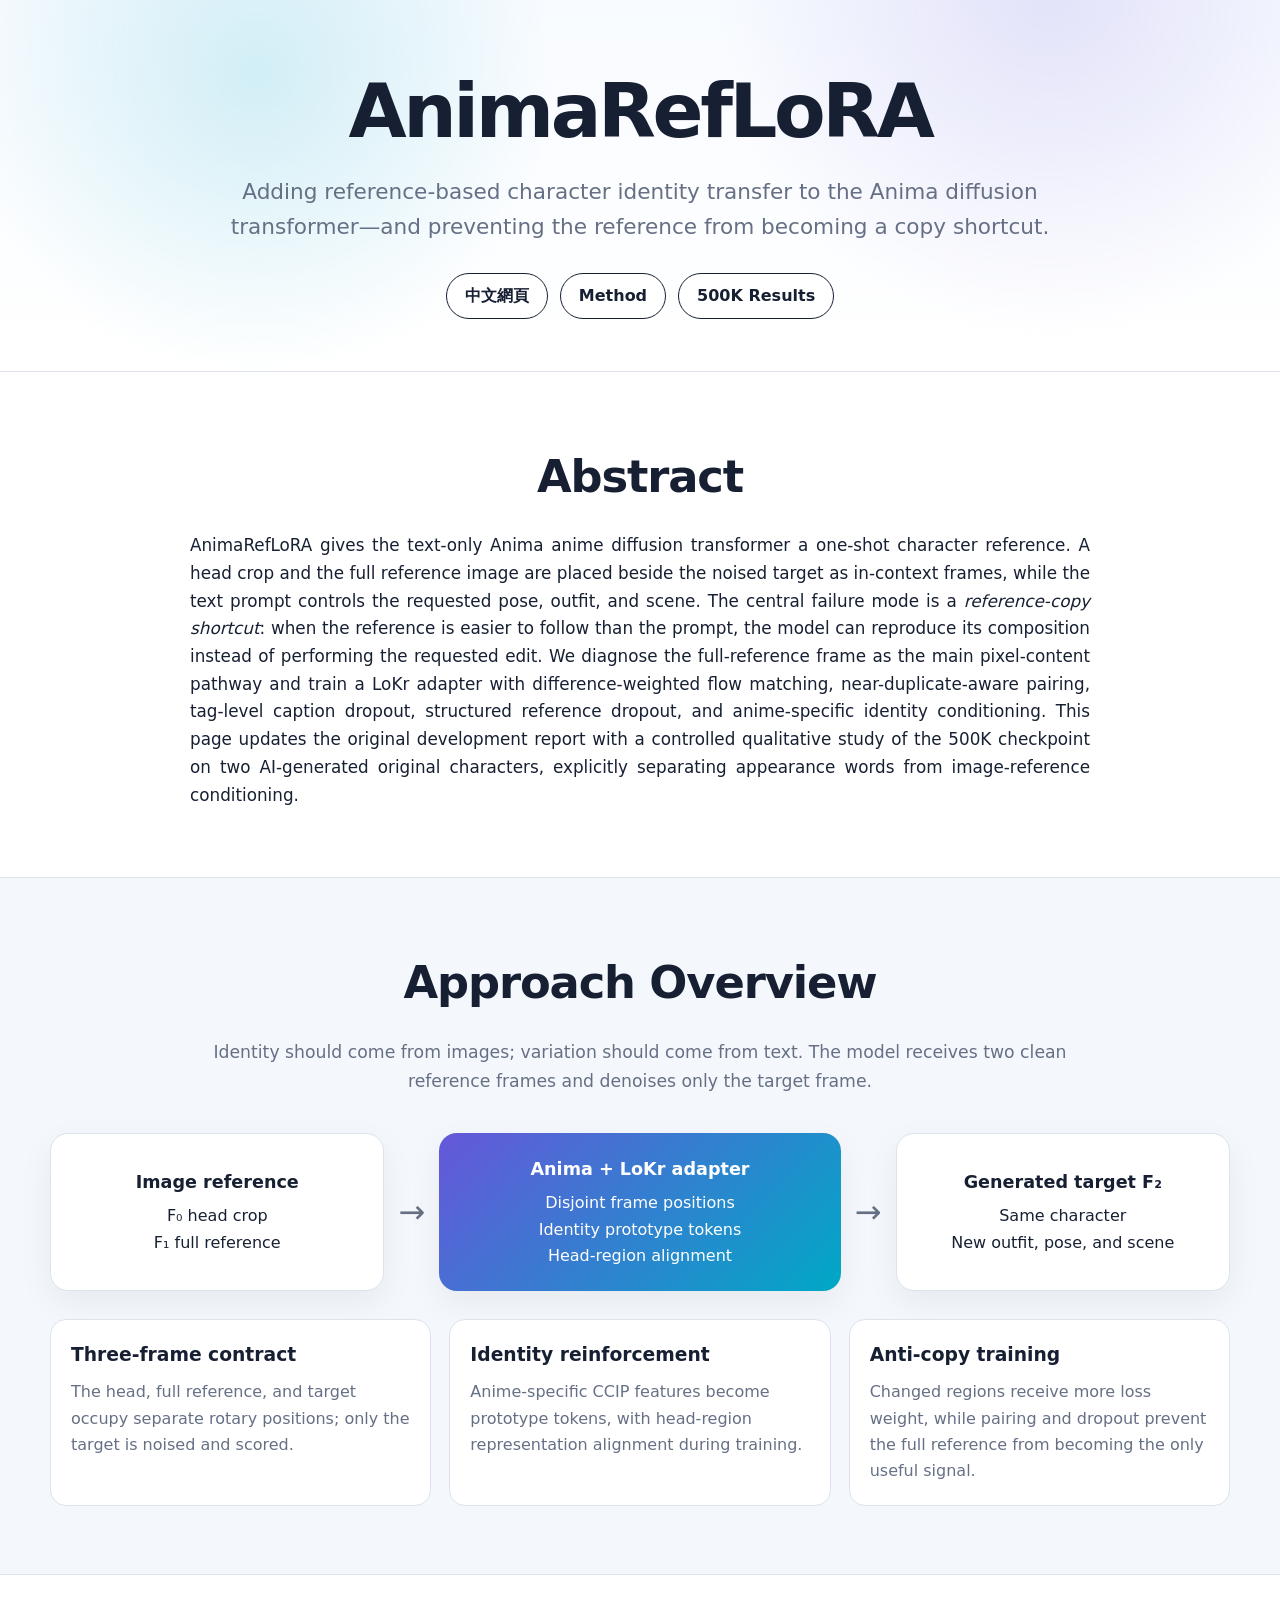
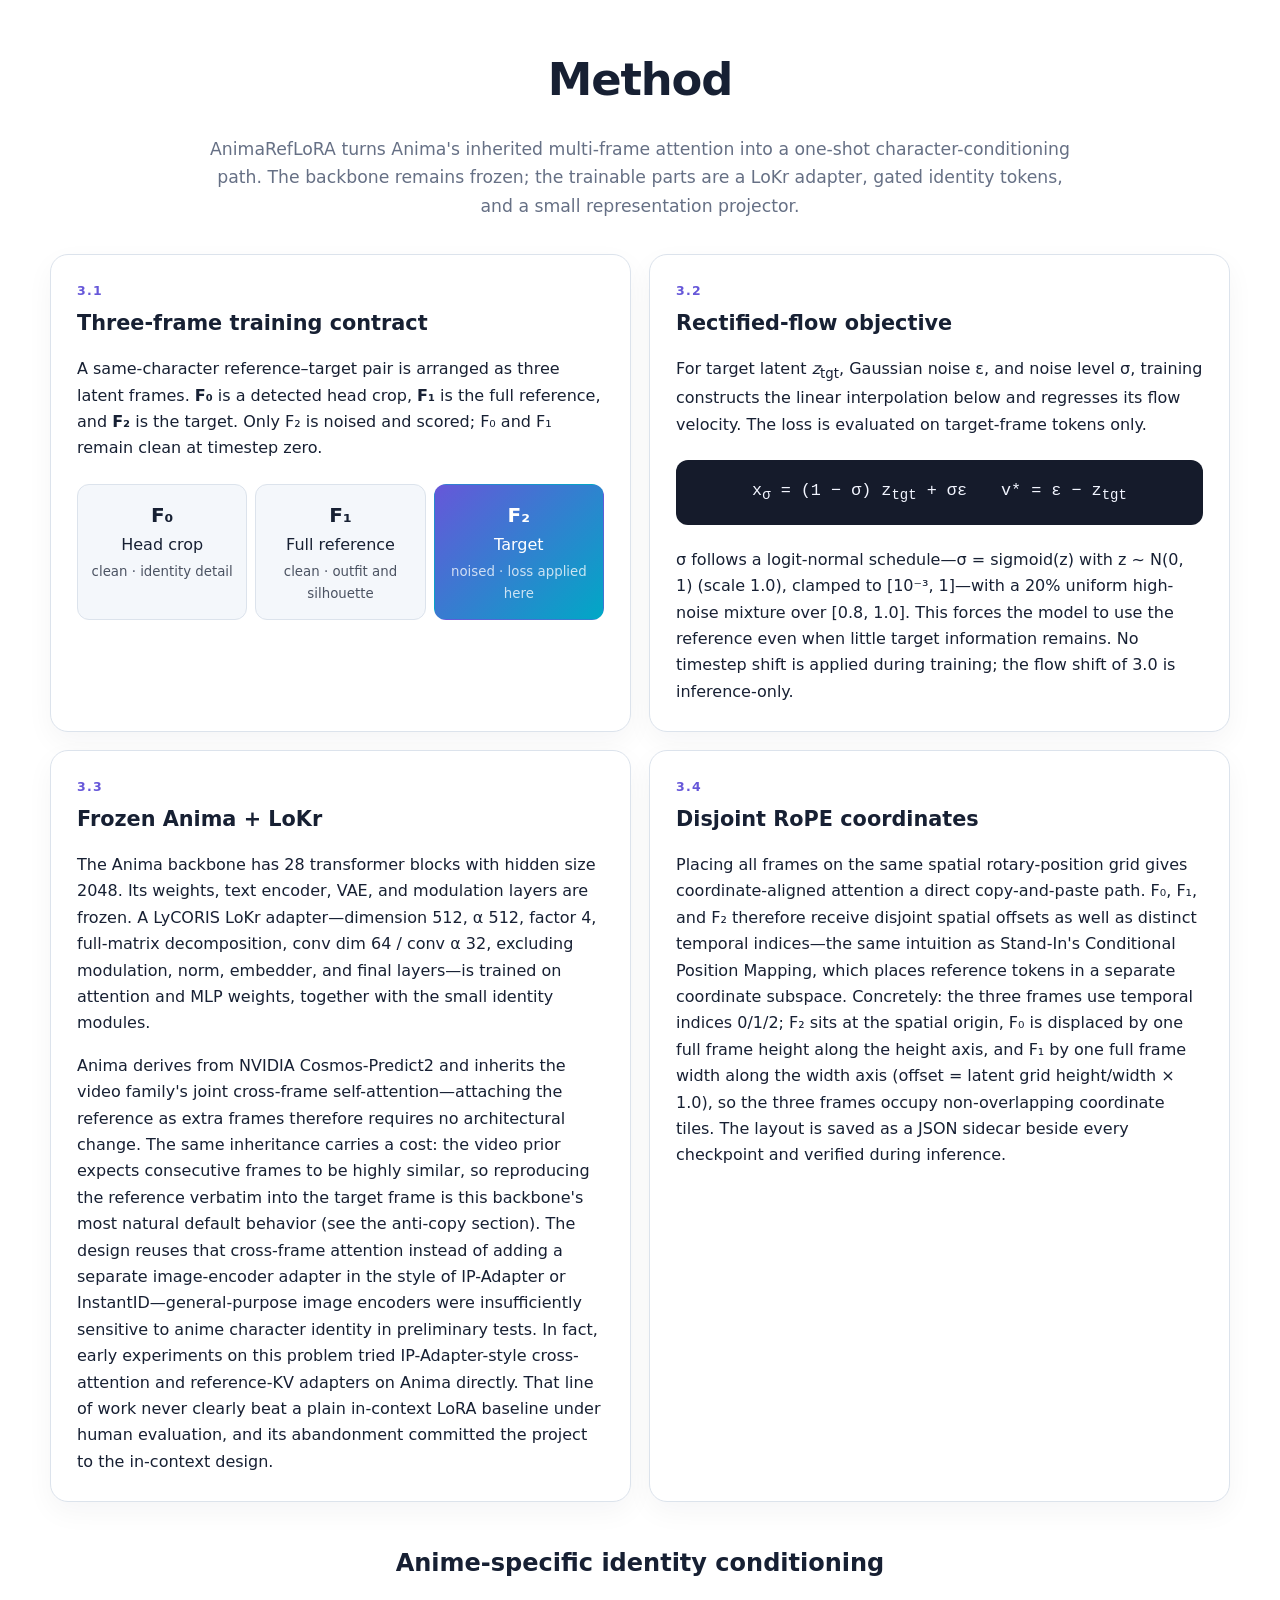
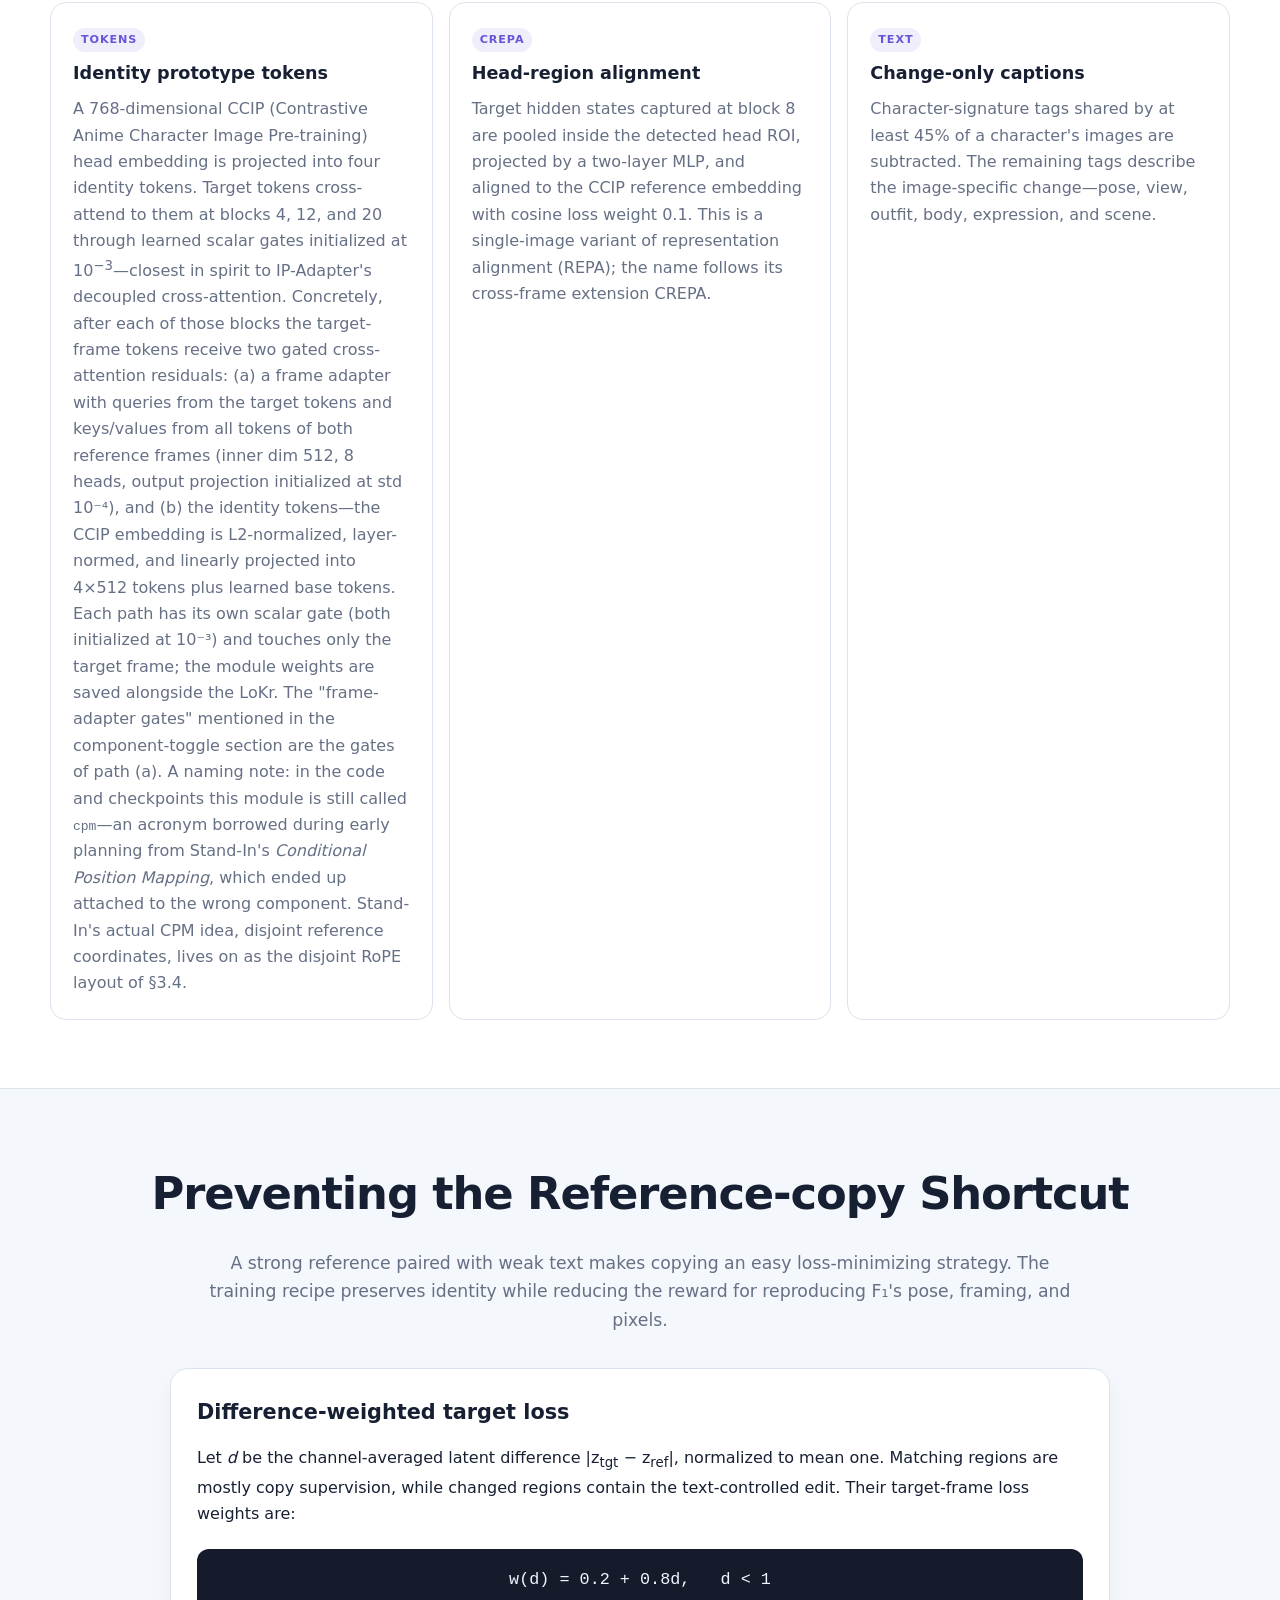
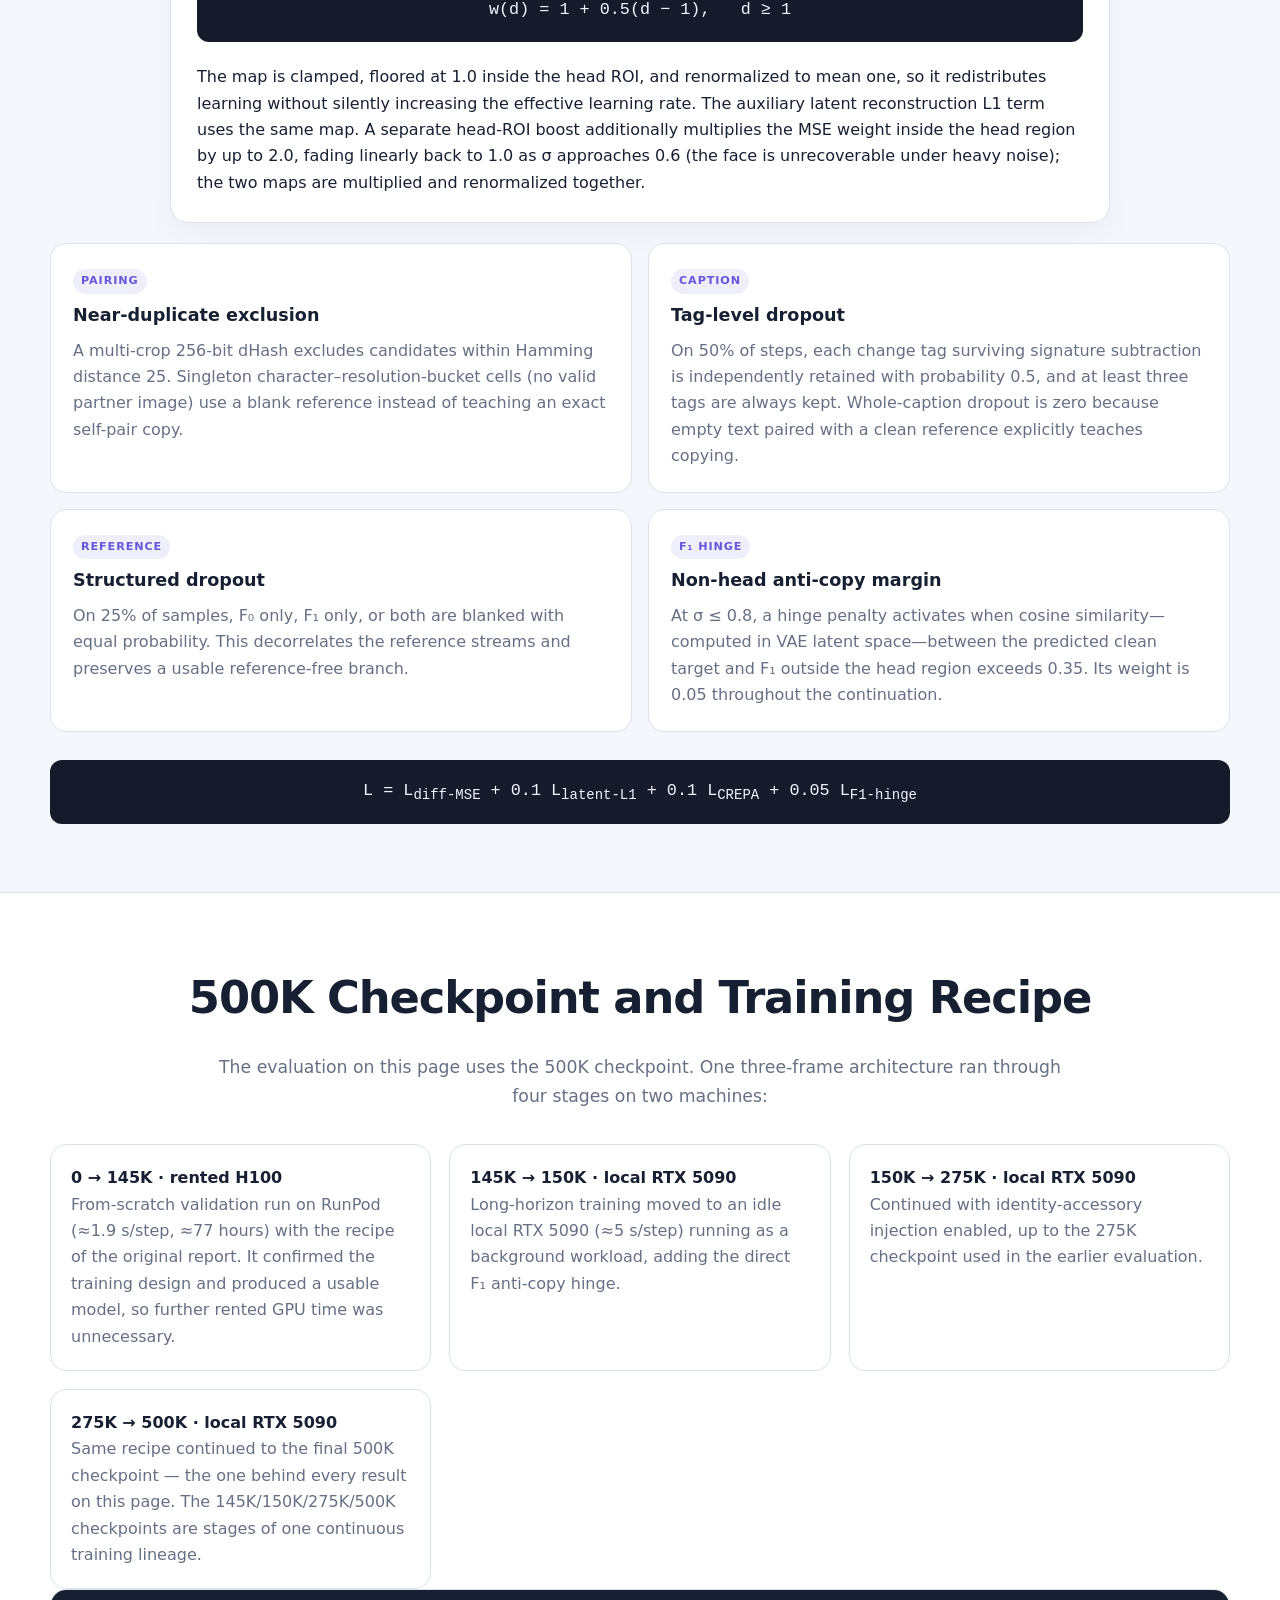
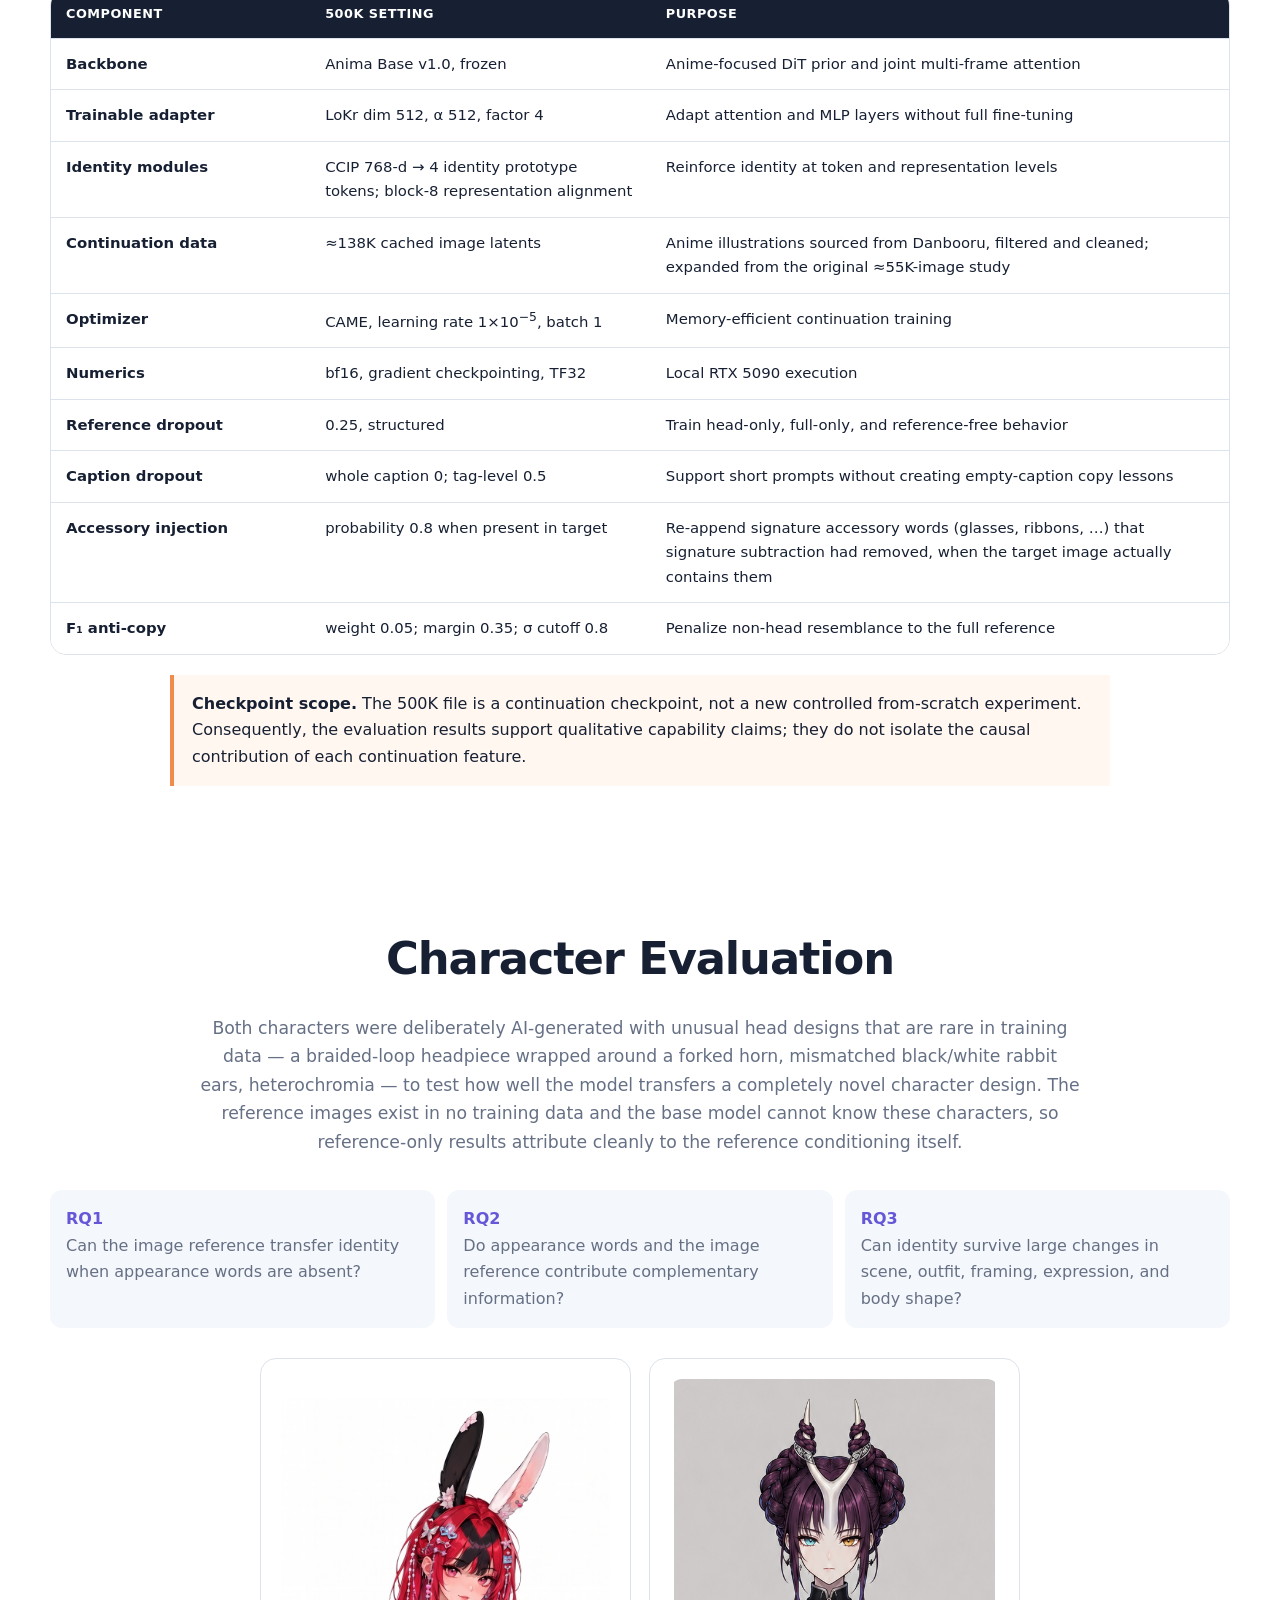
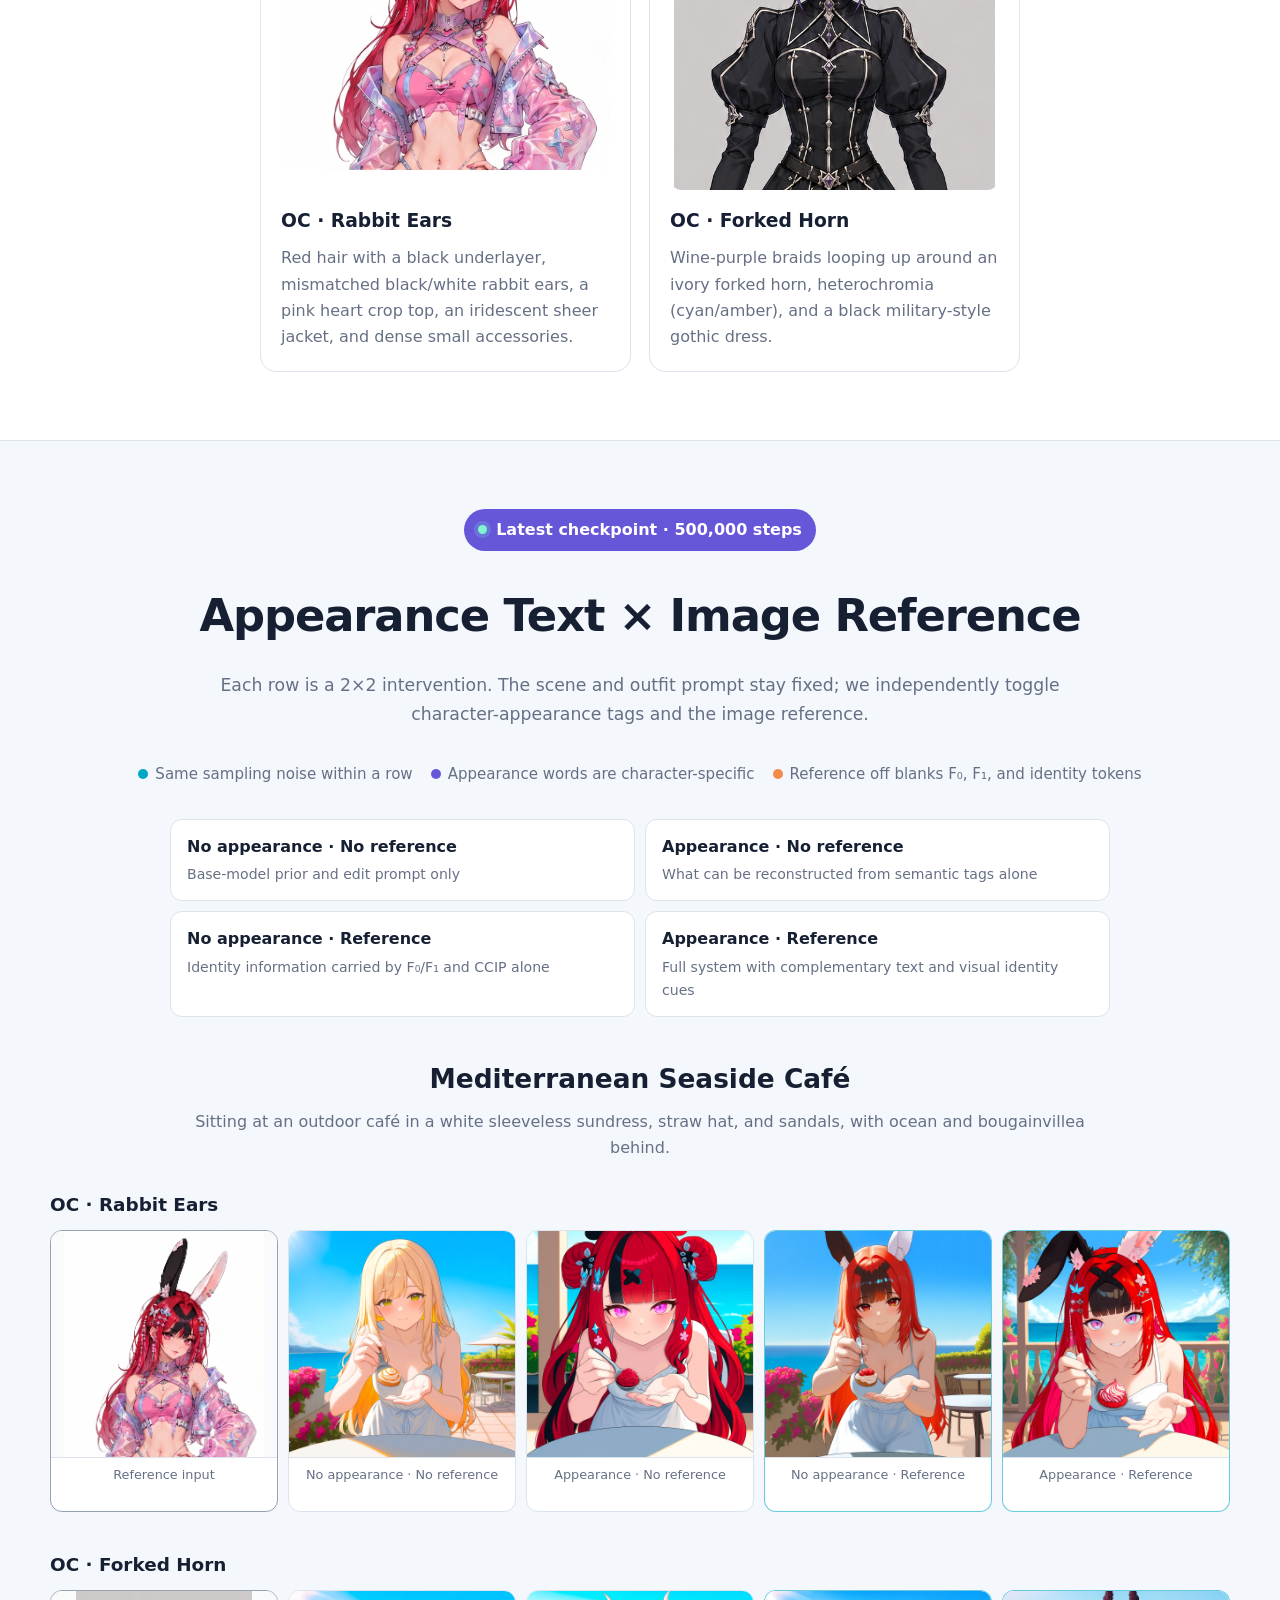
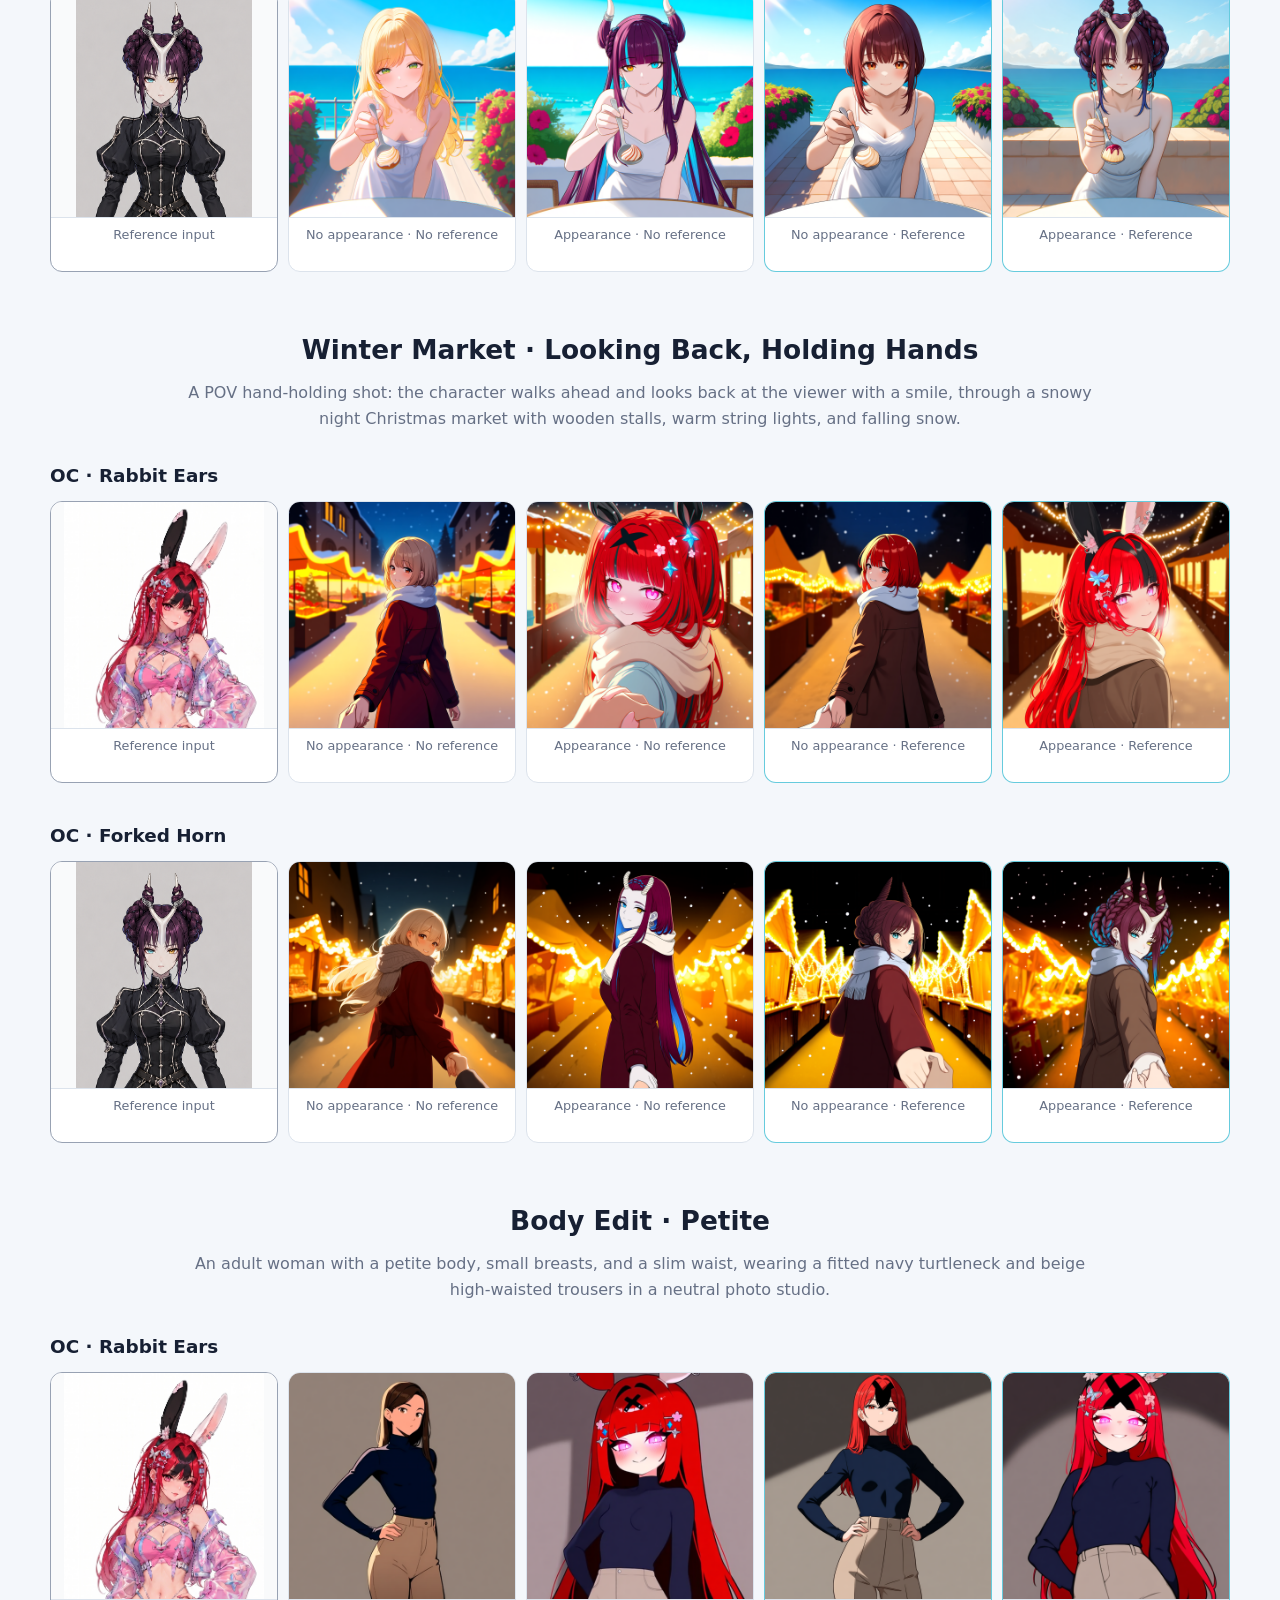
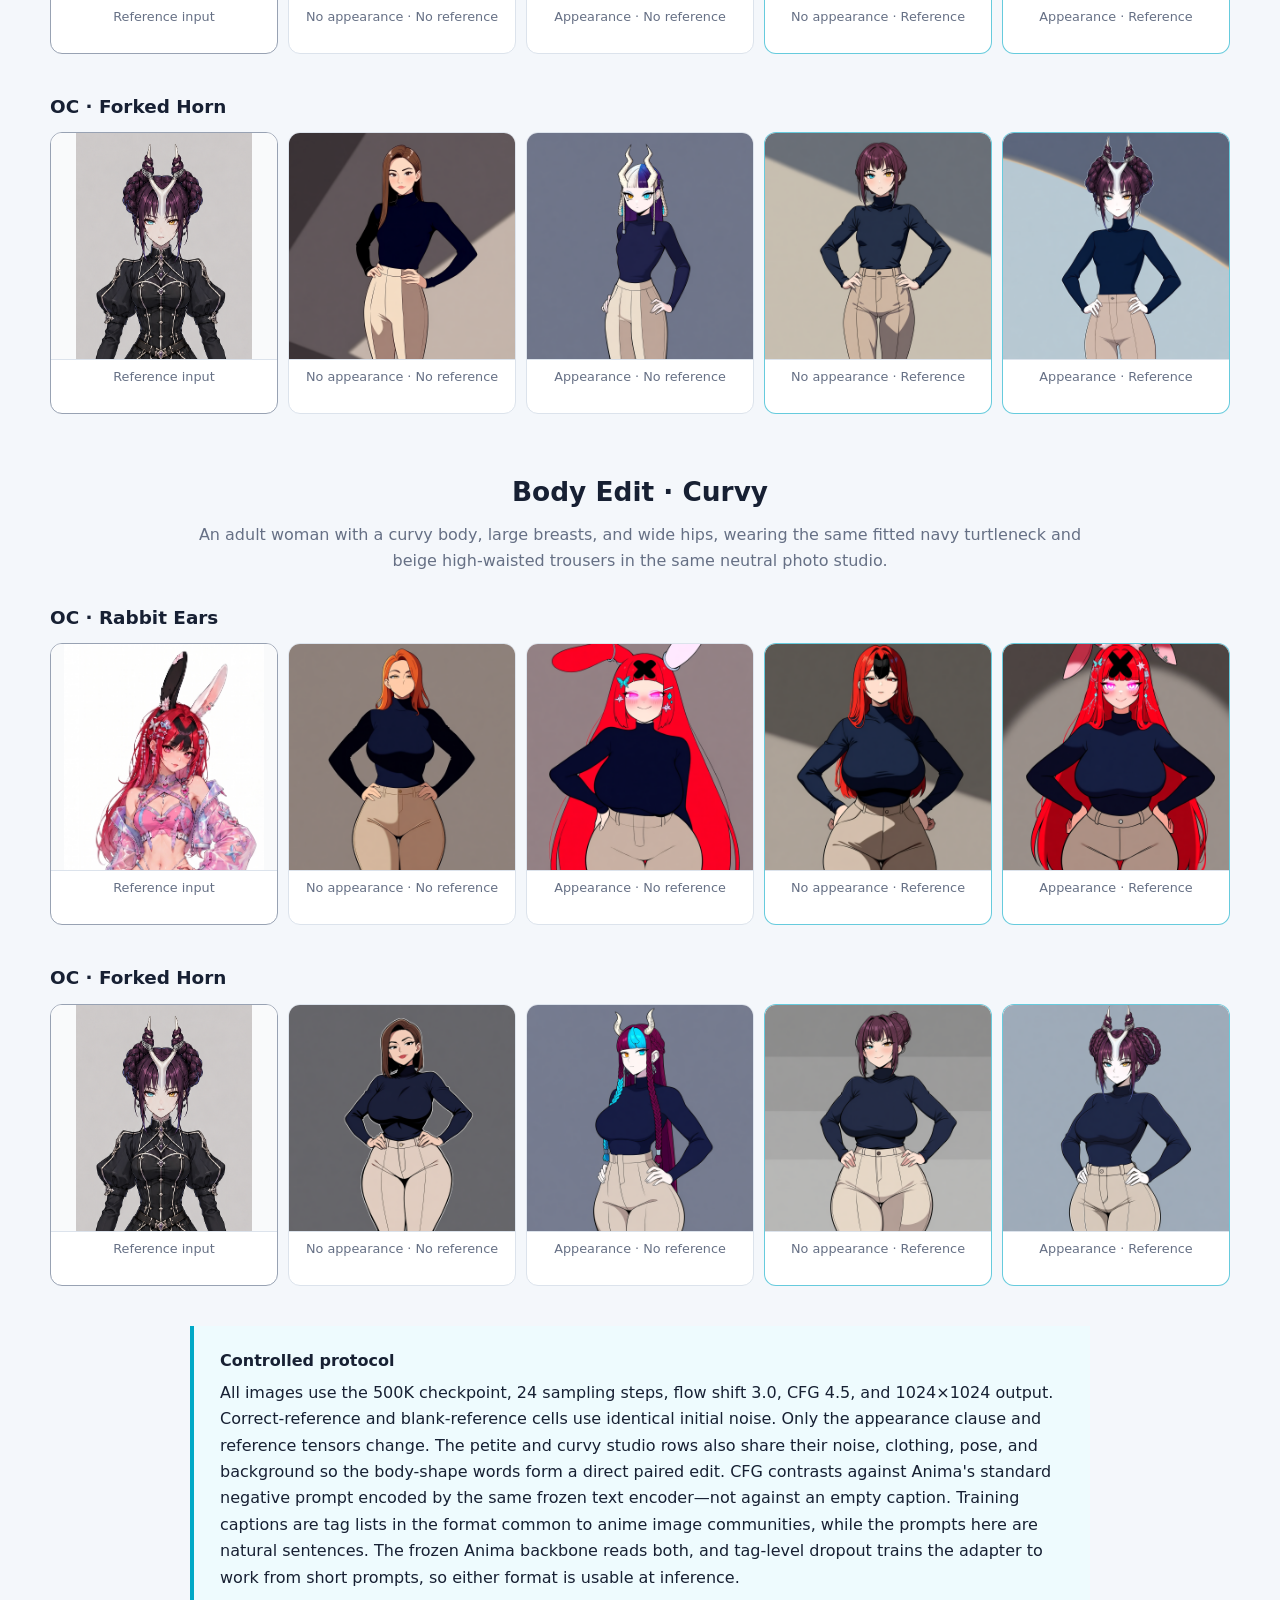
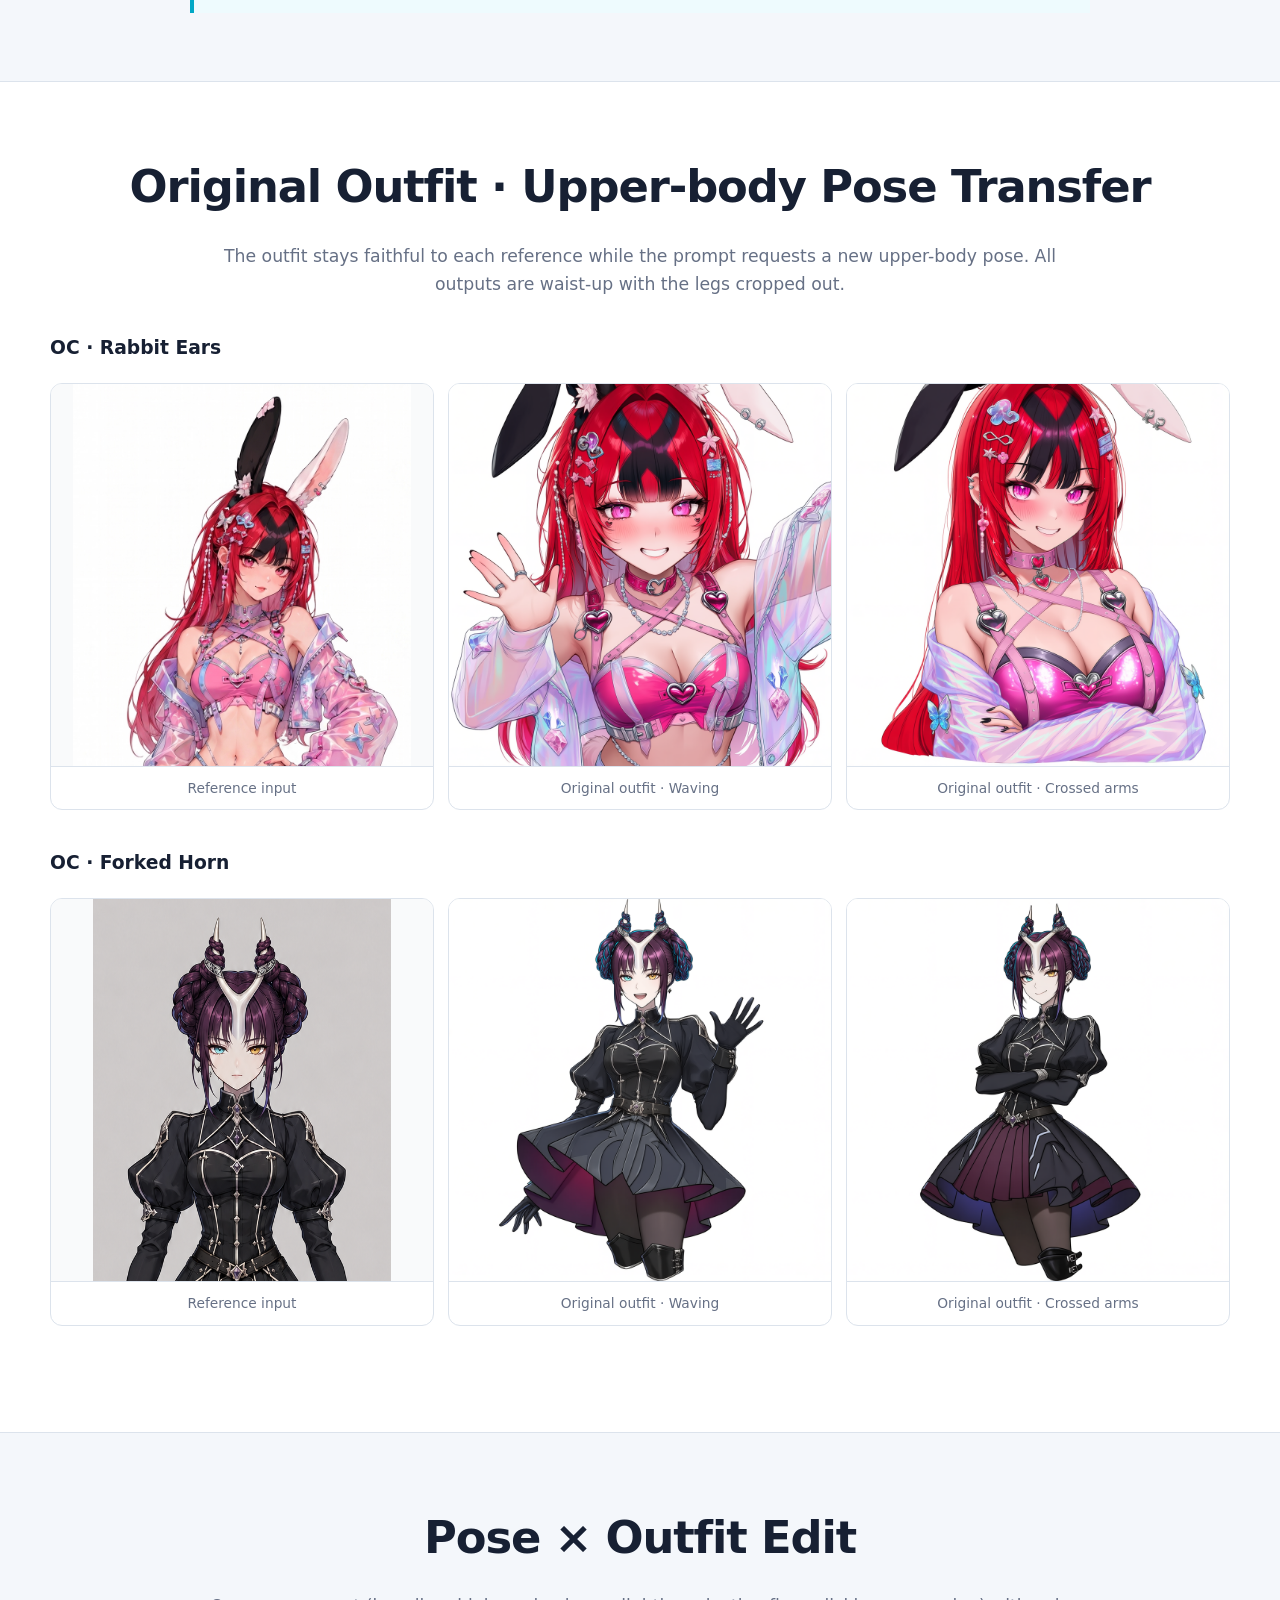
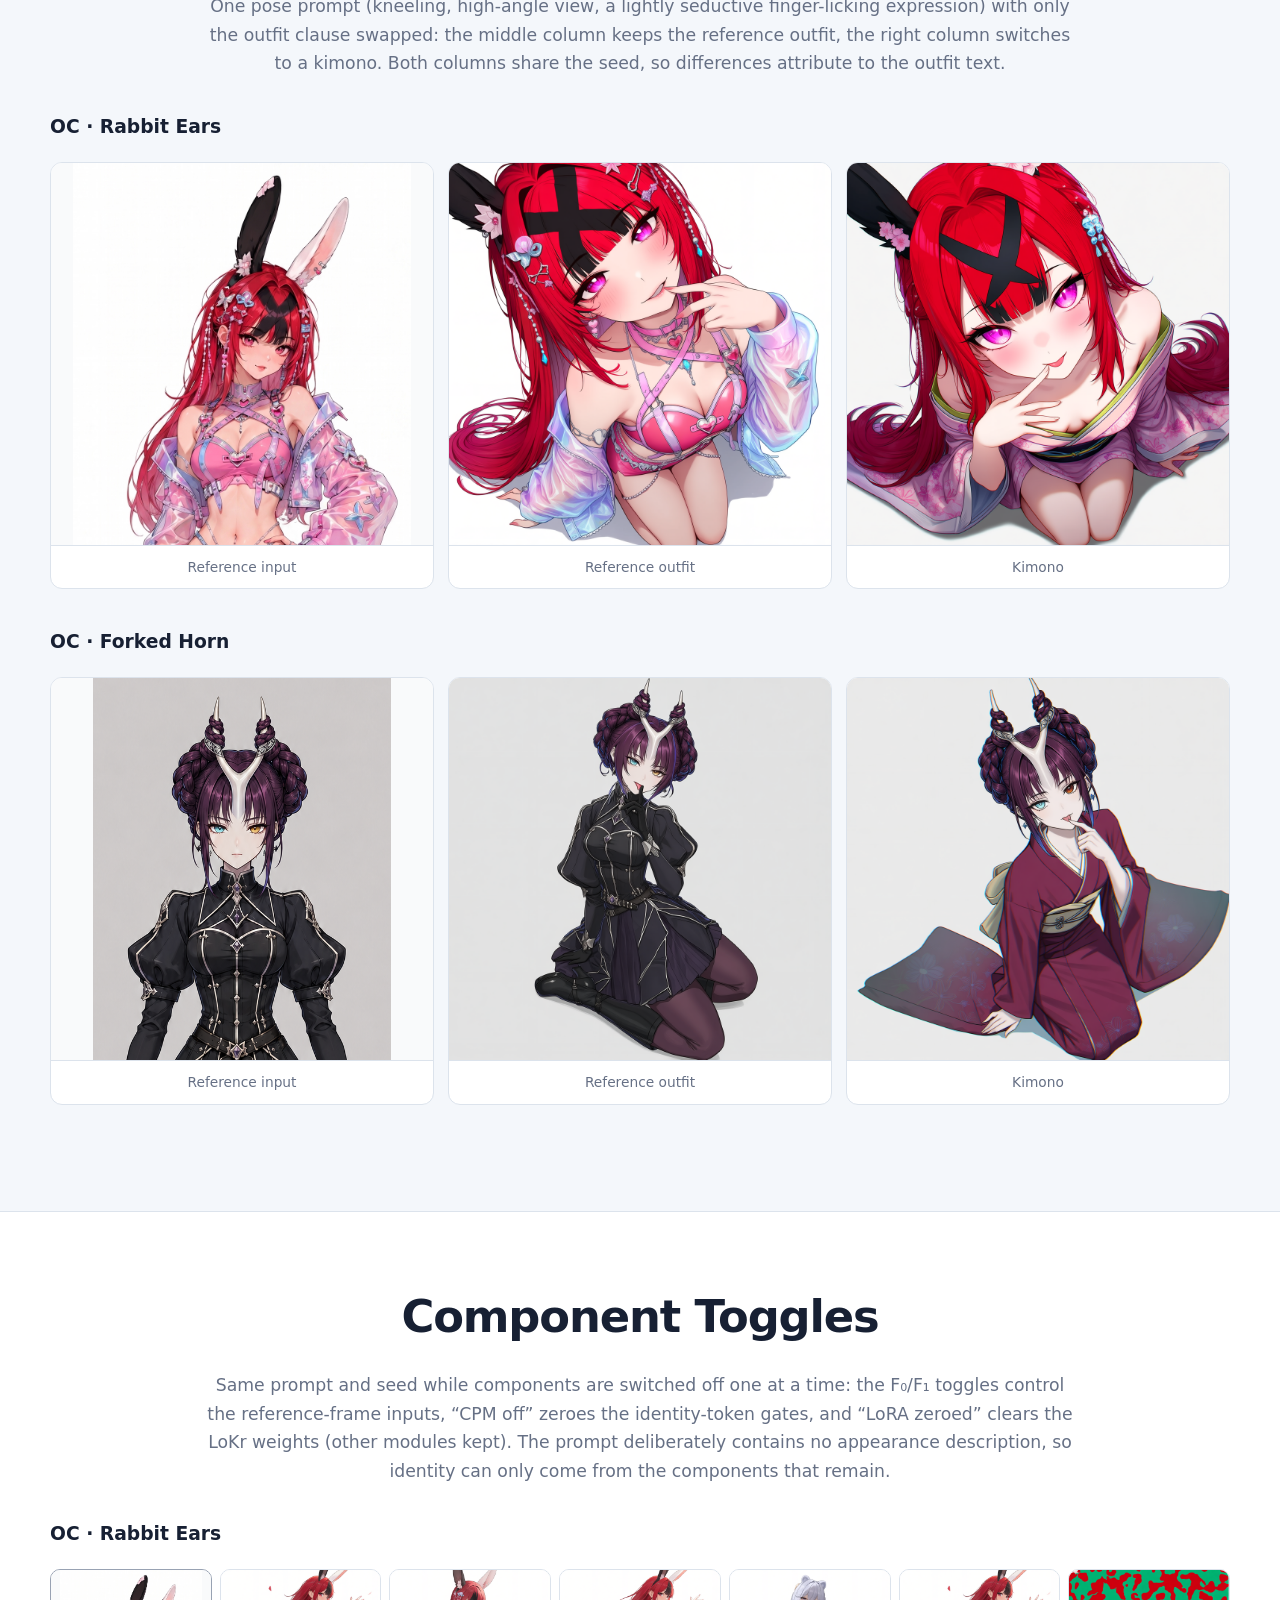
==== commit 60b2f064: "fix: address release-review findings — reproducibility, licensing, docs - Dockerfile: install the ve" ====
--- a/blog/index.html
+++ b/blog/index.html
@@ -220,7 +220,6 @@
       <div class="wrap">
         <h2>Pose × Outfit Edit</h2>
         <p class="lead">One pose prompt (kneeling, high-angle view, a lightly seductive finger-licking expression) with only the outfit clause swapped: the middle column keeps the reference outfit, the right column switches to a kimono. Both columns share the seed, so differences attribute to the outfit text.</p>
-        <p class="lead">The core capability this section demonstrates: with character identity preserved, any pose or action can be specified — including the kinds that online generation services censor or prohibit. This model is trained and run entirely locally, and identity transfer covers the full pose-and-action space.</p>
         <div id="outfit-gallery"></div>
       </div>
     </section>
